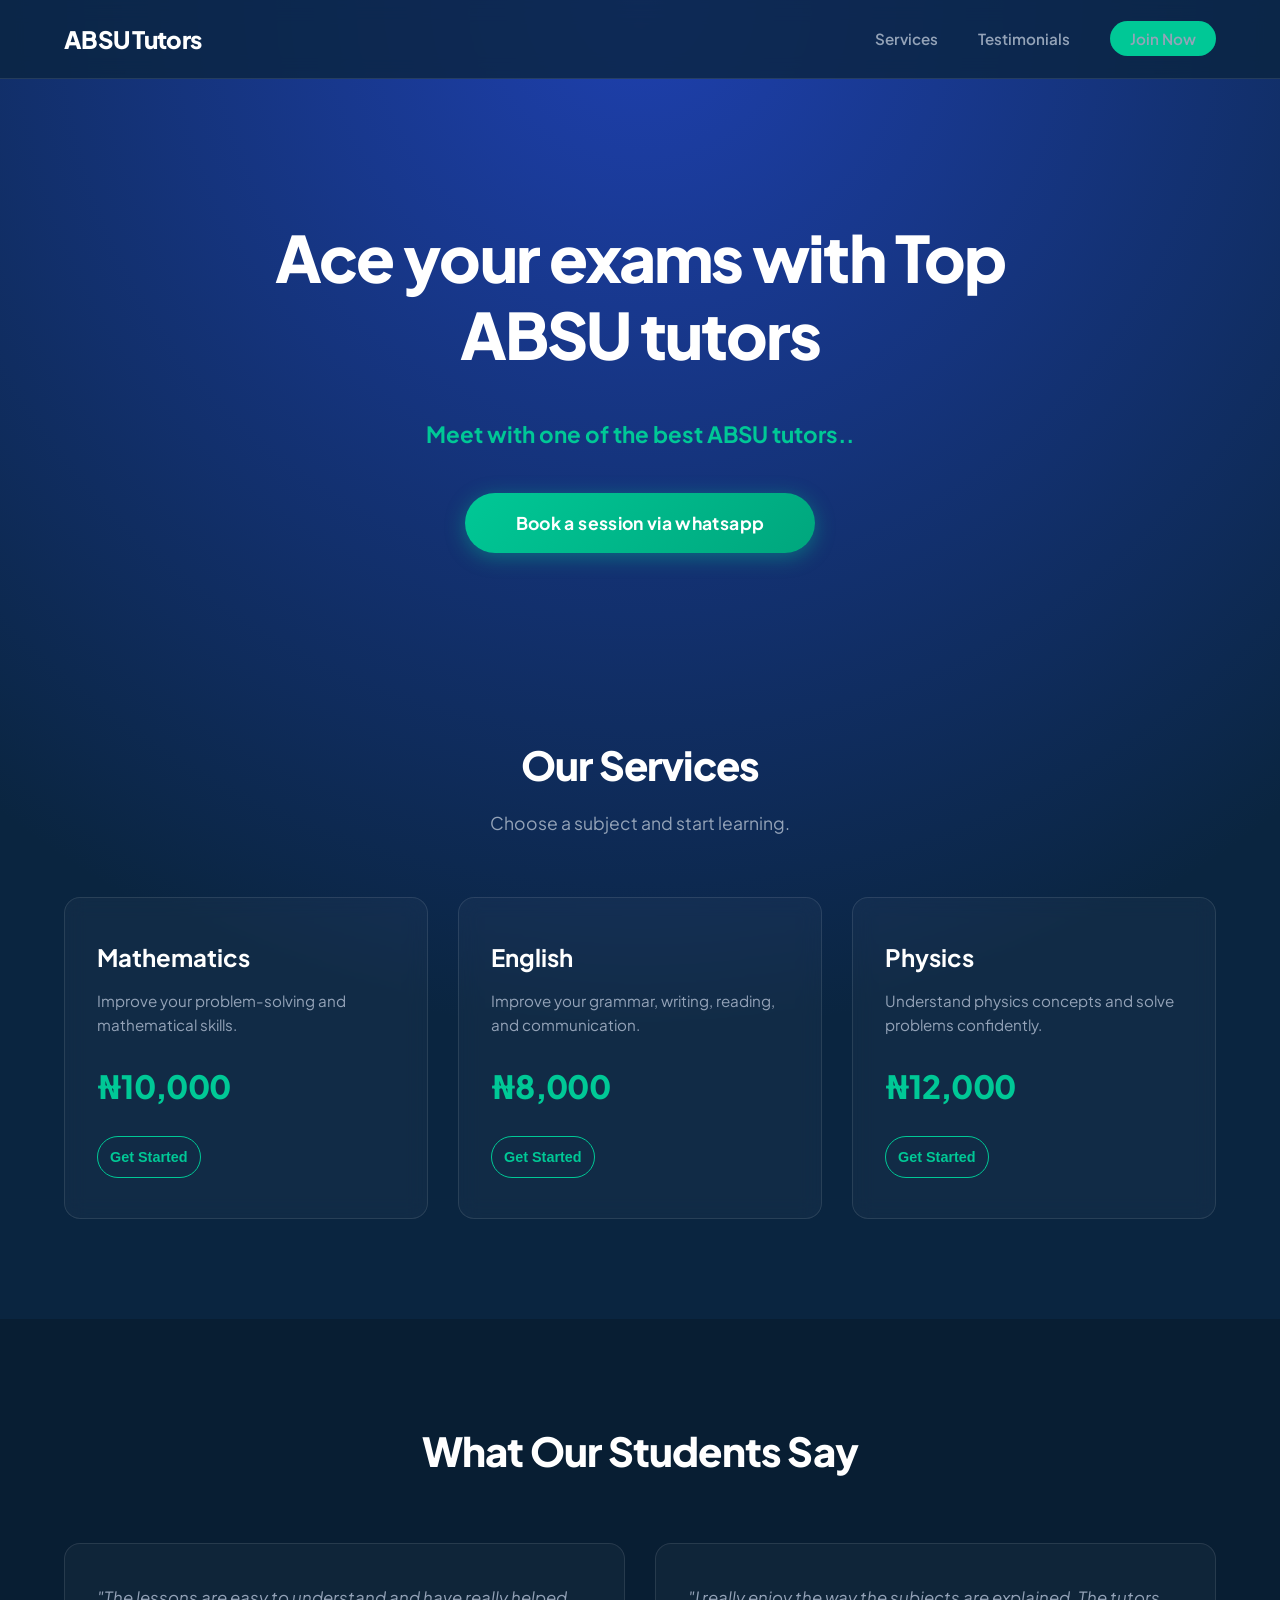
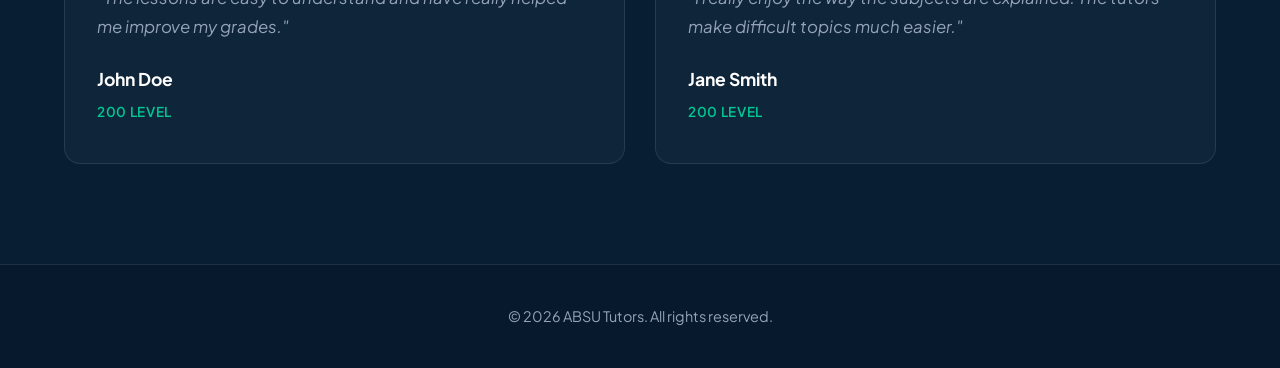
==== index.html @ 9465117a "new update" ====
<!DOCTYPE html>
<html lang="en">
<head>
    <meta charset="UTF-8">
    <meta name="viewport" content="width=device-width, initial-scale=1.0">
    <title>ABSU Tutors - Home</title>
    <link rel="stylesheet" href="style.css">
    <script src="script.js" defer></script>
</head>
<body>
    <header>
        <nav class="navbar">
            <div class="logo">ABSU Tutors</div>
            <button class="menu-btn" id="menuBtn" aria-label="Toggle menu">☰</button>
            <ul class="nav-links" id="navLinks">
                <li><a href="#services">Services</a></li>
                <li><a href="#testimonials">Testimonials</a></li>
                <!-- Link to the Auth page we just built -->
                <li><a href="auth.html" class="btn-sm-nav">Join Now</a></li>
            </ul>
        </nav>
        
        <div class="hero-content">
            <h1>Ace your exams with Top ABSU tutors</h1>
            <h2><em>Meet with one of the best ABSU tutors..</em></h2>
            <a href="https://wa.me/2347084547988" class="btn" target="_blank">Book a session via whatsapp</a>
        </div>
    </header>

    <main>
        <section class="services" id="services">
            <h2>Our Services</h2>
            <p>Choose a subject and start learning.</p>
            <div class="service-container">
                <div class="service-card">
                    <h3>Mathematics</h3>
                    <p>Improve your problem-solving and mathematical skills.</p>
                    <h4>₦10,000</h4>
                    <a href="auth.html"><button class="btn-outline">Get Started</button></a>
                </div>
                <div class="service-card">
                    <h3>English</h3>
                    <p>Improve your grammar, writing, reading, and communication.</p>
                    <h4>₦8,000</h4>
                    <a href="auth.html"><button class="btn-outline">Get Started</button></a>
                </div>
                <div class="service-card">
                    <h3>Physics</h3>
                    <p>Understand physics concepts and solve problems confidently.</p>
                    <h4>₦12,000</h4>
                    <a href="auth.html"><button class="btn-outline">Get Started</button></a>
                </div>
            </div>
        </section>

        <section class="testimonials" id="testimonials">
            <h2>What Our Students Say</h2>
            <div class="testimonial-container">
                <div class="testimonial-card">
                    <p>"The lessons are easy to understand and have really helped me improve my grades."</p>
                    <h3>John Doe</h3>
                    <span>200 Level</span>
                </div>
                <div class="testimonial-card">
                    <p>"I really enjoy the way the subjects are explained. The tutors make difficult topics much easier."</p>
                    <h3>Jane Smith</h3>
                    <span>200 Level</span>
                </div>
            </div>
        </section>
    </main>

    <footer>
        <p>&copy; 2026 ABSU Tutors. All rights reserved.</p>
    </footer>
</body>
</html>
---- style.css ----
/* =========================================
   ABSU TUTORS - UNIFIED PREMIUM THEME
   Palette: Dark Blue (#0A2540), White, Green (#00C896)
   Covers: Home, Contact, Auth, Dashboards
   ========================================= */

@import url('https://fonts.googleapis.com/css2?family=Plus+Jakarta+Sans:wght@400;500;600;700;800&display=swap');

:root {
  /* Color System */
  --bg-dark: #0a2540;
  --bg-card: rgba(255, 255, 255, 0.03);
  --border-color: rgba(255, 255, 255, 0.1);
  
  --white: #ffffff;
  --text-muted: #94a3b8;
  
  --green-primary: #00c896;
  --green-dark: #00a67d;
  --green-glow: rgba(0, 200, 150, 0.25);
  
  /* Layout & Effects */
  --container-width: 1200px;
  --radius-sm: 8px;
  --radius-md: 16px;
  --radius-lg: 24px;
  --transition: all 0.3s cubic-bezier(0.4, 0, 0.2, 1);
}

/* --- RESET & BASE --- */
*, *::before, *::after {
  margin: 0;
  padding: 0;
  box-sizing: border-box;
}

html {
  scroll-behavior: smooth;
  font-size: 16px;
}

body {
  font-family: 'Plus Jakarta Sans', system-ui, sans-serif;
  background-color: var(--bg-dark);
  color: var(--white);
  line-height: 1.6;
  overflow-x: hidden;
  /* Subtle radial gradient for depth */
  background-image: radial-gradient(circle at 50% 0%, #1e40af 0%, transparent 50%);
  min-height: 100vh;
}

a { text-decoration: none; color: inherit; transition: var(--transition); }
ul { list-style: none; }
img { max-width: 100%; display: block; }

/* --- UTILITIES --- */
.container {
  width: 90%;
  max-width: var(--container-width);
  margin: 0 auto;
}

.btn {
  display: inline-flex;
  align-items: center;
  justify-content: center;
  padding: 14px 32px;
  background: linear-gradient(135deg, var(--green-primary), var(--green-dark));
  color: var(--white);
  font-weight: 700;
  border-radius: 50px;
  font-size: 1rem;
  transition: var(--transition);
  box-shadow: 0 4px 15px var(--green-glow);
  border: none;
  cursor: pointer;
  letter-spacing: 0.02em;
}

.btn:hover {
  transform: translateY(-3px);
  box-shadow: 0 8px 25px var(--green-glow);
  filter: brightness(1.1);
}

.btn:active { transform: translateY(-1px); }

/* =========================================
   HOMEPAGE STYLES
   ========================================= */

header {
  position: relative;
  padding-bottom: 80px;
  overflow: hidden;
}

/* Navbar */
.navbar {
  display: flex;
  justify-content: space-between;
  align-items: center;
  padding: 20px 5%;
  position: relative;
  z-index: 100;
  background: rgba(10, 37, 64, 0.8);
  backdrop-filter: blur(10px);
  border-bottom: 1px solid var(--border-color);
}

.logo {
  font-size: 1.5rem;
  font-weight: 800;
  color: var(--white);
  letter-spacing: -0.03em;
}

.nav-links {
  display: flex;
  gap: 40px;
  align-items: center;
}

.nav-links a {
  font-weight: 600;
  font-size: 0.95rem;
  color: var(--text-muted);
  position: relative;
}

.nav-links a::after {
  content: '';
  position: absolute;
  bottom: -4px;
  left: 0;
  width: 0;
  height: 2px;
  background: var(--green-primary);
  transition: var(--transition);
}

.nav-links a:hover { color: var(--white); }
.nav-links a:hover::after { width: 100%; }

.menu-btn {
  display: none;
  background: none;
  border: none;
  font-size: 1.8rem;
  color: var(--white);
  cursor: pointer;
}

/* Hero Content */
header h1, header h2, header .btn {
  position: relative;
  z-index: 1;
  text-align: center;
}

header h1 {
  font-size: clamp(2.5rem, 5vw, 4rem);
  font-weight: 800;
  line-height: 1.1;
  margin-top: 80px;
  letter-spacing: -0.03em;
  color: var(--white);
}

header h2 {
  font-size: clamp(1.1rem, 2vw, 1.4rem);
  font-weight: 500;
  color: var(--text-muted);
  margin: 24px auto 40px;
  max-width: 600px;
}

header h2 em {
  font-style: normal;
  color: var(--green-primary);
  font-weight: 700;
}

header > .btn { 
  display: block; 
  margin: 0 auto; 
  max-width: fit-content;
}

/* Services Section */
.services {
  padding: 100px 5%;
  position: relative;
}

.services h2 {
  text-align: center;
  font-size: 2.5rem;
  font-weight: 800;
  letter-spacing: -0.02em;
  margin-bottom: 12px;
  color: var(--white);
}

.services > p {
  text-align: center;
  color: var(--text-muted);
  margin-bottom: 60px;
  font-size: 1.1rem;
}

.service-container {
  display: grid;
  grid-template-columns: repeat(auto-fit, minmax(300px, 1fr));
  gap: 30px;
  max-width: var(--container-width);
  margin: 0 auto;
}

.service-card {
  background: var(--bg-card);
  backdrop-filter: blur(10px);
  border: 1px solid var(--border-color);
  padding: 40px 32px;
  border-radius: var(--radius-md);
  transition: var(--transition);
  display: flex;
  flex-direction: column;
  align-items: flex-start;
  position: relative;
  overflow: hidden;
}

.service-card::before {
  content: '';
  position: absolute;
  top: 0;
  left: 0;
  width: 100%;
  height: 4px;
  background: linear-gradient(90deg, var(--blue-primary, #1e40af), var(--green-primary));
  transform: scaleX(0);
  transform-origin: left;
  transition: var(--transition);
}

.service-card:hover {
  transform: translateY(-8px);
  border-color: var(--green-primary);
  box-shadow: 0 20px 40px rgba(0, 0, 0, 0.2);
}

.service-card:hover::before { transform: scaleX(1); }

.service-card h3 {
  font-size: 1.5rem;
  font-weight: 700;
  margin-bottom: 12px;
  color: var(--white);
}

.service-card p {
  color: var(--text-muted);
  font-size: 0.95rem;
  margin-bottom: 24px;
  flex-grow: 1;
}

.service-card h4 {
  font-size: 2rem;
  font-weight: 800;
  color: var(--green-primary);
  margin-bottom: 24px;
  letter-spacing: -0.02em;
}

.service-card .btn {
  width: 100%;
  padding: 12px;
  font-size: 0.9rem;
  background: transparent;
  border: 1px solid var(--green-primary);
  box-shadow: none;
}

.service-card .btn:hover {
  background: var(--green-primary);
  color: var(--bg-dark);
  box-shadow: 0 4px 15px var(--green-glow);
}

/* Testimonials */
.testimonials {
  padding: 100px 5%;
  background: rgba(0, 0, 0, 0.2);
}

.testimonials h2 {
  text-align: center;
  font-size: 2.5rem;
  font-weight: 800;
  letter-spacing: -0.02em;
  margin-bottom: 60px;
  color: var(--white);
}

.testimonial-container {
  display: grid;
  grid-template-columns: repeat(auto-fit, minmax(300px, 1fr));
  gap: 30px;
  max-width: var(--container-width);
  margin: 0 auto;
}

.testimonial-card {
  background: var(--bg-card);
  border: 1px solid var(--border-color);
  padding: 40px 32px;
  border-radius: var(--radius-md);
  transition: var(--transition);
}

.testimonial-card:hover {
  border-color: var(--green-primary);
  background: rgba(255, 255, 255, 0.05);
}

.testimonial-card p {
  font-size: 1.05rem;
  line-height: 1.7;
  margin-bottom: 24px;
  font-style: italic;
  color: var(--text-muted);
}

.testimonial-card h3 {
  font-size: 1.1rem;
  font-weight: 700;
  color: var(--white);
  margin-bottom: 4px;
}

.testimonial-card span {
  font-size: 0.85rem;
  font-weight: 600;
  color: var(--green-primary);
  text-transform: uppercase;
  letter-spacing: 0.05em;
}

/* Main CTA Button */
main > .btn {
  display: block;
  margin: 60px auto 80px;
  background: var(--white);
  color: var(--bg-dark);
  box-shadow: 0 4px 15px rgba(255, 255, 255, 0.1);
  max-width: fit-content;
}

main > .btn:hover {
  background: var(--green-primary);
  color: var(--white);
}

/* Footer */
footer {
  background: rgba(0, 0, 0, 0.3);
  color: var(--text-muted);
  text-align: center;
  padding: 40px 5%;
  border-top: 1px solid var(--border-color);
}

footer p { font-size: 0.9rem; }

/* =========================================
   CONTACT PAGE STYLES
   ========================================= */

.contact-page main {
  display: flex;
  justify-content: center;
  align-items: center;
  padding: 80px 20px;
}

.contact {
  width: 100%;
  max-width: 600px;
  text-align: center;
}

.contact h2 {
  font-size: 2.5rem;
  font-weight: 800;
  margin-bottom: 12px;
  background: linear-gradient(135deg, var(--white) 0%, var(--text-muted) 100%);
  -webkit-background-clip: text;
  -webkit-text-fill-color: transparent;
  background-clip: text;
}

.contact > p {
  color: var(--text-muted);
  margin-bottom: 40px;
  font-size: 1.1rem;
}

form {
  background: var(--bg-card);
  backdrop-filter: blur(10px);
  border: 1px solid var(--border-color);
  padding: 40px;
  border-radius: var(--radius-md);
  box-shadow: 0 20px 40px rgba(0, 0, 0, 0.2);
  text-align: left;
}

label {
  display: block;
  font-size: 0.9rem;
  font-weight: 600;
  color: var(--text-muted);
  margin-bottom: 8px;
  margin-top: 20px;
}

input, textarea, select {
  width: 100%;
  padding: 14px 16px;
  background: rgba(255, 255, 255, 0.05);
  border: 1px solid var(--border-color);
  border-radius: var(--radius-sm);
  color: var(--white);
  font-family: inherit;
  font-size: 1rem;
  transition: var(--transition);
  outline: none;
}

input::placeholder, textarea::placeholder {
  color: rgba(148, 163, 184, 0.5);
}

input:focus, textarea:focus, select:focus {
  border-color: var(--green-primary);
  box-shadow: 0 0 0 4px var(--green-glow);
  background: rgba(255, 255, 255, 0.08);
}

textarea { resize: vertical; min-height: 120px; }

.contact a.back-link {
  display: inline-flex;
  align-items: center;
  margin-top: 40px;
  color: var(--text-muted);
  font-weight: 500;
  gap: 8px;
}

.contact a.back-link:hover {
  color: var(--green-primary);
  transform: translateX(-5px);
}

/* =========================================
   AUTH PAGE STYLES
   ========================================= */

.auth-container {
  min-height: 100vh;
  display: flex;
  justify-content: center;
  align-items: center;
  padding: 20px;
}

.auth-card {
  background: var(--bg-card);
  backdrop-filter: blur(10px);
  border: 1px solid var(--border-color);
  padding: 40px;
  border-radius: var(--radius-lg);
  width: 100%;
  max-width: 450px;
  text-align: center;
}

.logo-center {
  font-size: 1.5rem;
  font-weight: 800;
  color: var(--white);
  margin-bottom: 30px;
}

.role-toggle {
  display: flex;
  background: rgba(0, 0, 0, 0.2);
  border-radius: 50px;
  padding: 4px;
  margin-bottom: 30px;
}

.toggle-btn {
  flex: 1;
  padding: 10px;
  border: none;
  background: transparent;
  color: var(--text-muted);
  font-weight: 600;
  cursor: pointer;
  border-radius: 50px;
  transition: var(--transition);
}

.toggle-btn.active {
  background: var(--green-primary);
  color: var(--bg-dark);
}

.subtitle {
  color: var(--text-muted);
  margin-bottom: 30px;
  font-size: 0.9rem;
}

.full-width { width: 100%; margin-top: 10px; }

.auth-footer {
  margin-top: 30px;
  border-top: 1px solid var(--border-color);
  padding-top: 20px;
}

.auth-footer p { color: var(--text-muted); font-size: 0.9rem; }
.auth-footer a { color: var(--green-primary); font-weight: 600; }

/* =========================================
   DASHBOARD STYLES
   ========================================= */

.dashboard-layout {
  display: flex;
  min-height: 100vh;
}

.sidebar {
  width: 260px;
  background: rgba(10, 37, 64, 0.95);
  border-right: 1px solid var(--border-color);
  padding: 30px 20px;
  display: flex;
  flex-direction: column;
}

.sidebar .logo {
  font-size: 1.4rem;
  font-weight: 800;
  color: var(--white);
  margin-bottom: 40px;
}

.sidebar nav a {
  display: block;
  padding: 12px 16px;
  color: var(--text-muted);
  border-radius: var(--radius-sm);
  margin-bottom: 8px;
}

.sidebar nav a:hover, .sidebar nav a.active {
  background: rgba(255, 255, 255, 0.05);
  color: var(--green-primary);
}

.logout {
  margin-top: auto;
  color: #ff4d4d !important;
}

.dash-main {
  flex: 1;
  padding: 40px;
  overflow-y: auto;
}

.dash-header {
  display: flex;
  justify-content: space-between;
  align-items: center;
  margin-bottom: 40px;
}

.user-profile {
  width: 40px;
  height: 40px;
  background: var(--green-primary);
  color: var(--bg-dark);
  border-radius: 50%;
  display: flex;
  align-items: center;
  justify-content: center;
  font-weight: 700;
}

/* Stats Grid */
.stats-grid {
  display: grid;
  grid-template-columns: repeat(auto-fit, minmax(200px, 1fr));
  gap: 20px;
  margin-bottom: 40px;
}

.stat-card {
  background: var(--bg-card);
  border: 1px solid var(--border-color);
  padding: 24px;
  border-radius: var(--radius-md);
}

.stat-card h3 {
  font-size: 0.9rem;
  color: var(--text-muted);
  font-weight: 500;
  margin-bottom: 8px;
}

.stat-card .value {
  font-size: 2rem;
  font-weight: 800;
  color: var(--white);
}

/* Dashboard Forms */
.publish-section {
  background: var(--bg-card);
  border: 1px solid var(--border-color);
  padding: 30px;
  border-radius: var(--radius-md);
}

.form-row {
  display: grid;
  grid-template-columns: 1fr 1fr;
  gap: 20px;
}

select {
  width: 100%;
  padding: 14px;
  background: var(--bg-dark);
  border: 1px solid var(--border-color);
  color: var(--white);
  border-radius: var(--radius-sm);
}

/* Tables */
.table-container { overflow-x: auto; }

table {
  width: 100%;
  border-collapse: collapse;
  margin-top: 20px;
}

th, td {
  padding: 16px;
  text-align: left;
  border-bottom: 1px solid var(--border-color);
}

th {
  color: var(--text-muted);
  font-weight: 600;
  font-size: 0.9rem;
}

.badge {
  padding: 4px 12px;
  border-radius: 20px;
  font-size: 0.8rem;
  font-weight: 600;
}

.badge.pending { background: rgba(255, 193, 7, 0.2); color: #ffc107; }
.badge.active { background: rgba(0, 200, 150, 0.2); color: var(--green-primary); }

.btn-sm {
  padding: 6px 12px;
  font-size: 0.8rem;
  border-radius: 6px;
  border: none;
  cursor: pointer;
  background: var(--green-primary);
  color: var(--bg-dark);
  font-weight: 600;
}

.btn-sm.outline {
  background: transparent;
  border: 1px solid var(--border-color);
  color: var(--white);
}

/* =========================================
   RESPONSIVE MEDIA QUERIES
   ========================================= */

@media (max-width: 768px) {
  .menu-btn { display: block; }
  
  .nav-links {
    position: fixed;
    top: 0;
    right: -100%;
    width: 75%;
    max-width: 320px;
    height: 100vh;
    background: var(--bg-dark);
    flex-direction: column;
    justify-content: center;
    gap: 32px;
    box-shadow: -10px 0 40px rgba(0,0,0,0.5);
    transition: var(--transition);
    z-index: 999;
    border-left: 1px solid var(--border-color);
  }
  
  .nav-links.active { right: 0; }
  .nav-links a { font-size: 1.2rem; opacity: 1; }
  
  header h1 { margin-top: 50px; }
  
  .services, .testimonials { padding: 70px 5%; }
  .services h2, .testimonials h2 { font-size: 2rem; }

  /* Dashboard Mobile */
  .dashboard-layout { flex-direction: column; }
  .sidebar { width: 100%; border-right: none; border-bottom: 1px solid var(--border-color); }
  .form-row { grid-template-columns: 1fr; }
}

/* Animations */
@keyframes fadeInUp {
  from { opacity: 0; transform: translateY(30px); }
  to { opacity: 1; transform: translateY(0); }
}

.service-card, .testimonial-card {
  animation: fadeInUp 0.6s ease-out both;
}

.service-card:nth-child(1) { animation-delay: 0.1s; }
.service-card:nth-child(2) { animation-delay: 0.2s; }
.service-card:nth-child(3) { animation-delay: 0.3s; }


/* Add this to the bottom of style.css */

.btn-outline {
    width: 100%;
    padding: 12px;
    font-size: 0.9rem;
    background: transparent;
    border: 1px solid var(--green-primary);
    color: var(--green-primary);
    border-radius: 50px;
    cursor: pointer;
    transition: var(--transition);
    font-weight: 600;
}

.btn-outline:hover {
    background: var(--green-primary);
    color: var(--bg-dark);
    box-shadow: 0 4px 15px var(--green-glow);
}

.btn-sm-nav {
    background: var(--green-primary);
    color: var(--bg-dark);
    padding: 8px 20px;
    border-radius: 50px;
    font-weight: 700;
}

.btn-sm-nav:hover {
    background: var(--white);
}

/* =========================================
   HERO SECTION & MOBILE OPTIMIZATION
   ========================================= */

.hero-content {
    display: flex;
    flex-direction: column;
    align-items: center; /* This centers everything horizontally */
    justify-content: center;
    text-align: center;  /* Ensures text lines are centered */
    padding: 0 20px;     /* Prevents text from touching screen edges on mobile */
    margin-top: 60px;    /* Adds space below the navbar */
}

header h1 {
    font-size: clamp(2rem, 5vw, 4rem); /* Responsive font size: shrinks on mobile, grows on desktop */
    font-weight: 800;
    line-height: 1.2;
    margin-bottom: 20px;
    color: var(--white);
    max-width: 900px; /* Prevents it from getting too wide on huge screens */
}

header h2 {
    font-size: clamp(1rem, 3vw, 1.4rem);
    font-weight: 500;
    color: var(--green-primary); /* Matches your screenshot's green text */
    margin-bottom: 40px;
    font-style: normal;
}

/* The Main CTA Button */
.hero-content .btn {
    display: inline-flex;
    align-items: center;
    justify-content: center;
    padding: 16px 32px;
    background: linear-gradient(135deg, var(--green-primary), var(--green-dark));
    color: var(--white);
    font-weight: 700;
    border-radius: 50px;
    font-size: 1.1rem;
    transition: var(--transition);
    box-shadow: 0 4px 20px rgba(0, 200, 150, 0.4); /* Nice glow effect */
    border: none;
    cursor: pointer;
    text-decoration: none;
    
    /* Mobile Optimization for the button */
    width: 100%;       /* Full width on very small screens makes it easier to tap */
    max-width: 350px;  /* But stops growing on larger screens */
}

.hero-content .btn:hover {
    transform: translateY(-3px);
    box-shadow: 0 8px 30px rgba(0, 200, 150, 0.6);
    filter: brightness(1.1);
}

/* Specific Mobile Tweaks */
@media (max-width: 768px) {
    header h1 {
        font-size: 2.2rem; /* Smaller heading for phones */
        margin-top: 20px;
    }
    
    .hero-content .btn {
        width: 90%; /* Takes up most of the screen width on mobile for easy tapping */
        padding: 18px 20px; /* Slightly taller for better touch target */
        font-size: 1rem;
    }
}

/* =========================================
   DASHBOARD SHARED STYLES
   ========================================= */
.dashboard-layout {
    display: flex;
    height: 100vh;
    background: var(--bg-dark);
    color: var(--white);
    overflow: hidden;
}

.sidebar {
    width: 250px;
    background: rgba(10, 37, 64, 0.95);
    border-right: 1px solid var(--border-color);
    padding: 30px 20px;
    display: flex;
    flex-direction: column;
}

.sidebar .logo {
    font-size: 1.4rem;
    font-weight: 800;
    margin-bottom: 40px;
    color: var(--white);
}

.sidebar nav a {
    display: flex;
    align-items: center;
    gap: 12px;
    padding: 12px 16px;
    color: var(--text-muted);
    border-radius: 8px;
    margin-bottom: 8px;
    text-decoration: none;
    transition: 0.3s;
}

.sidebar nav a:hover, .sidebar nav a.active {
    background: rgba(255, 255, 255, 0.05);
    color: var(--green-primary);
}

.badge-count {
    background: var(--green-primary);
    color: var(--bg-dark);
    font-size: 0.7rem;
    padding: 2px 6px;
    border-radius: 10px;
    margin-left: auto;
    font-weight: bold;
}

.logout { margin-top: auto; color: #ff4d4d !important; }

/* =========================================
   STUDENT DASHBOARD (SHOP STYLE)
   ========================================= */
.dash-main {
    flex: 1;
    padding: 30px;
    overflow-y: auto;
}

.dash-header {
    display: flex;
    justify-content: space-between;
    align-items: center;
    margin-bottom: 40px;
}

.search-bar {
    background: var(--bg-card);
    border: 1px solid var(--border-color);
    border-radius: 50px;
    padding: 10px 20px;
    display: flex;
    align-items: center;
    width: 400px;
}

.search-bar input {
    background: transparent;
    border: none;
    color: white;
    margin-left: 10px;
    width: 100%;
    outline: none;
}

.user-profile {
    display: flex;
    align-items: center;
    gap: 10px;
}

.avatar {
    width: 35px;
    height: 35px;
    background: var(--green-primary);
    color: var(--bg-dark);
    border-radius: 50%;
    display: flex;
    align-items: center;
    justify-content: center;
    font-weight: bold;
}

.shop-grid {
    display: grid;
    grid-template-columns: repeat(auto-fill, minmax(280px, 1fr));
    gap: 20px;
}

.shop-card {
    background: var(--bg-card);
    border: 1px solid var(--border-color);
    border-radius: 16px;
    overflow: hidden;
    transition: 0.3s;
}

.shop-card:hover {
    transform: translateY(-5px);
    border-color: var(--green-primary);
}

.card-image {
    height: 120px;
    display: flex;
    align-items: center;
    justify-content: center;
    font-size: 3rem;
    color: white;
}

.card-content {
    padding: 20px;
}

.tag {
    font-size: 0.7rem;
    text-transform: uppercase;
    color: var(--green-primary);
    font-weight: bold;
    letter-spacing: 1px;
}

.card-content h3 {
    margin: 10px 0 5px;
    font-size: 1.1rem;
}

.card-content p {
    color: var(--text-muted);
    font-size: 0.9rem;
    margin-bottom: 15px;
}

.price-row {
    display: flex;
    justify-content: space-between;
    align-items: center;
}

.price {
    font-weight: bold;
    font-size: 1.1rem;
}

.btn-sm {
    background: var(--green-primary);
    color: var(--bg-dark);
    border: none;
    padding: 6px 15px;
    border-radius: 20px;
    font-weight: bold;
    cursor: pointer;
}

/* =========================================
   TUTOR DASHBOARD (CHAT STYLE)
   ========================================= */
.chat-layout {
    display: flex;
}

.chat-list-panel {
    width: 300px;
    background: rgba(255, 255, 255, 0.02);
    border-right: 1px solid var(--border-color);
    display: flex;
    flex-direction: column;
}

.panel-header {
    padding: 20px;
    display: flex;
    justify-content: space-between;
    border-bottom: 1px solid var(--border-color);
}

.chat-search {
    padding: 15px;
}

.chat-search input {
    width: 100%;
    background: var(--bg-dark);
    border: 1px solid var(--border-color);
    padding: 10px;
    border-radius: 8px;
    color: white;
}

.chat-items {
    flex: 1;
    overflow-y: auto;
}

.chat-item {
    display: flex;
    align-items: center;
    gap: 15px;
    padding: 15px 20px;
    cursor: pointer;
    transition: 0.2s;
    border-bottom: 1px solid rgba(255,255,255,0.05);
}

.chat-item:hover, .chat-item.active {
    background: rgba(255, 255, 255, 0.05);
}

.chat-info { flex: 1; }
.chat-info h4 { font-size: 0.95rem; margin-bottom: 4px; }
.chat-info p { font-size: 0.8rem; color: var(--text-muted); white-space: nowrap; overflow: hidden; text-overflow: ellipsis; }
.time { font-size: 0.75rem; color: var(--text-muted); }

.chat-window {
    flex: 1;
    display: flex;
    flex-direction: column;
    background: var(--bg-dark);
}

.chat-header {
    padding: 20px;
    border-bottom: 1px solid var(--border-color);
    display: flex;
    justify-content: space-between;
    align-items: center;
}

.chat-header .user-profile { gap: 15px; }
.status { font-size: 0.8rem; color: var(--green-primary); }
.actions i { margin-left: 20px; color: var(--text-muted); cursor: pointer; }

.chat-messages {
    flex: 1;
    padding: 30px;
    overflow-y: auto;
    display: flex;
    flex-direction: column;
    gap: 20px;
}

.message {
    max-width: 60%;
    padding: 15px 20px;
    border-radius: 16px;
    position: relative;
}

.message.received {
    background: var(--bg-card);
    border: 1px solid var(--border-color);
    align-self: flex-start;
    border-bottom-left-radius: 4px;
}

.message.sent {
    background: var(--green-primary);
    color: var(--bg-dark);
    align-self: flex-end;
    border-bottom-right-radius: 4px;
}

.msg-time {
    display: block;
    font-size: 0.7rem;
    margin-top: 5px;
    opacity: 0.7;
    text-align: right;
}

.chat-input-area {
    padding: 20px;
    border-top: 1px solid var(--border-color);
    display: flex;
    align-items: center;
    gap: 15px;
    background: rgba(255,255,255,0.02);
}

.chat-input-area input {
    flex: 1;
    background: transparent;
    border: none;
    color: white;
    font-size: 1rem;
    outline: none;
}

.send-btn {
    background: var(--green-primary);
    border: none;
    width: 40px;
    height: 40px;
    border-radius: 50%;
    color: var(--bg-dark);
    cursor: pointer;
    display: flex;
    align-items: center;
    justify-content: center;
}

/* Mobile Responsiveness for Dashboards */
@media (max-width: 768px) {
    .sidebar { display: none; } /* Hide sidebar on mobile for now */
    .chat-list-panel { width: 100%; }
    .chat-window { display: none; } /* Simplified for mobile view */
    .search-bar { width: 100%; }
}
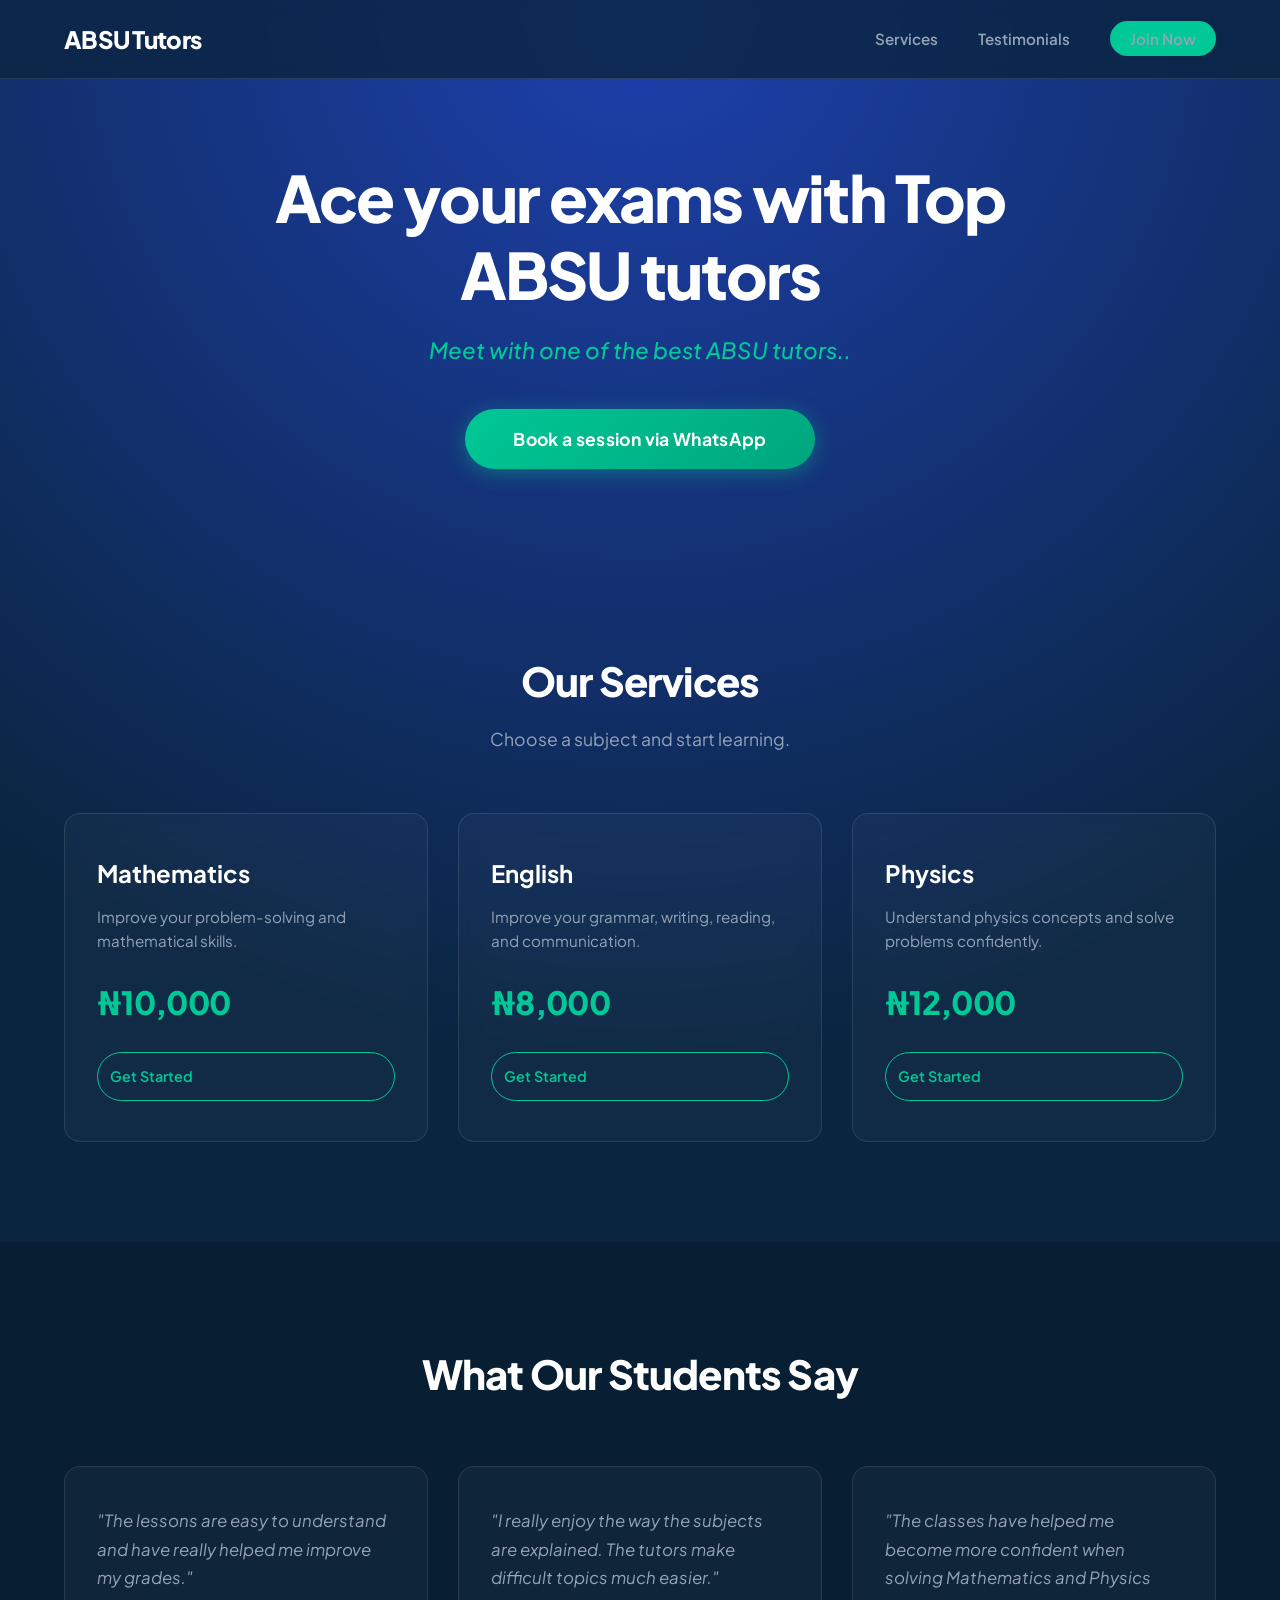
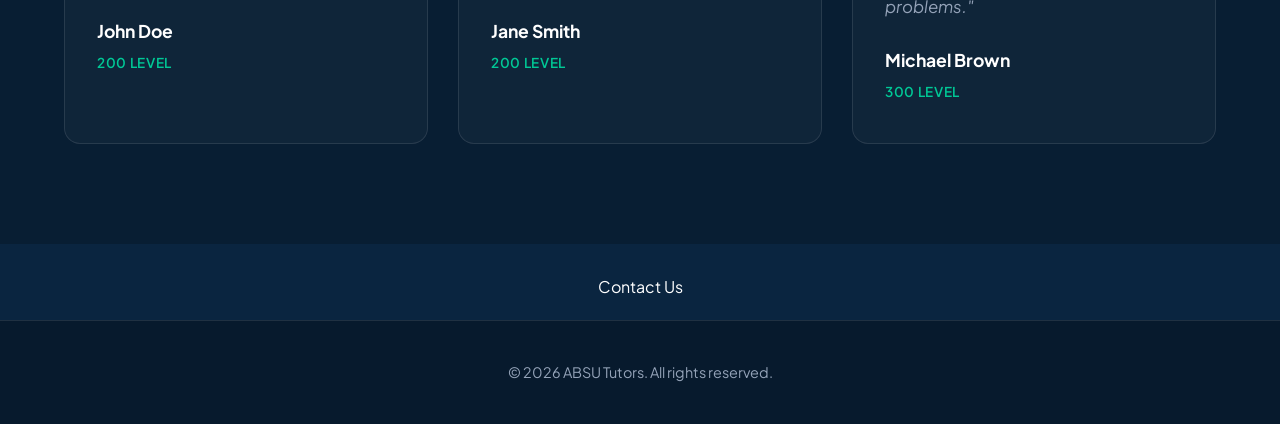
==== commit beada09e: "Merge branch 'main' of https://github.com/ericprince957-cloud/portolio-V1" ====
--- a/index.html
+++ b/index.html
@@ -15,7 +15,6 @@
             <ul class="nav-links" id="navLinks">
                 <li><a href="#services">Services</a></li>
                 <li><a href="#testimonials">Testimonials</a></li>
-                <!-- Link to the Auth page we just built -->
                 <li><a href="auth.html" class="btn-sm-nav">Join Now</a></li>
             </ul>
         </nav>
@@ -23,7 +22,7 @@
         <div class="hero-content">
             <h1>Ace your exams with Top ABSU tutors</h1>
             <h2><em>Meet with one of the best ABSU tutors..</em></h2>
-            <a href="https://wa.me/2347084547988" class="btn" target="_blank">Book a session via whatsapp</a>
+            <a href="https://wa.me/2347084547988" class="btn" target="_blank">Book a session via WhatsApp</a>
         </div>
     </header>
 
@@ -36,19 +35,19 @@
                     <h3>Mathematics</h3>
                     <p>Improve your problem-solving and mathematical skills.</p>
                     <h4>₦10,000</h4>
-                    <a href="auth.html"><button class="btn-outline">Get Started</button></a>
+                    <a href="auth.html" class="btn-outline">Get Started</a>
                 </div>
                 <div class="service-card">
                     <h3>English</h3>
                     <p>Improve your grammar, writing, reading, and communication.</p>
                     <h4>₦8,000</h4>
-                    <a href="auth.html"><button class="btn-outline">Get Started</button></a>
+                    <a href="auth.html" class="btn-outline">Get Started</a>
                 </div>
                 <div class="service-card">
                     <h3>Physics</h3>
                     <p>Understand physics concepts and solve problems confidently.</p>
                     <h4>₦12,000</h4>
-                    <a href="auth.html"><button class="btn-outline">Get Started</button></a>
+                    <a href="auth.html" class="btn-outline">Get Started</a>
                 </div>
             </div>
         </section>
@@ -66,8 +65,17 @@
                     <h3>Jane Smith</h3>
                     <span>200 Level</span>
                 </div>
+                <div class="testimonial-card">
+                    <p>"The classes have helped me become more confident when solving Mathematics and Physics problems."</p>
+                    <h3>Michael Brown</h3>
+                    <span>300 Level</span>
+                </div>
             </div>
         </section>
+        
+        <div style="text-align: center; margin-top: 30px; margin-bottom: 20px;">
+            <a href="contact.html" class="contact-btn">Contact Us</a>
+        </div>
     </main>
 
     <footer>
--- a/style.css
+++ b/style.css
@@ -76,6 +76,7 @@
   border: none;
   cursor: pointer;
   letter-spacing: 0.02em;
+  text-decoration: none;
 }
 
 .btn:hover {
@@ -153,39 +154,65 @@
 }
 
 /* Hero Content */
-header h1, header h2, header .btn {
+.hero-content {
+  display: flex;
+  flex-direction: column;
+  align-items: center;
+  justify-content: center;
+  text-align: center;
+  padding: 0 20px;
+  margin-top: 60px;
+}
+
+header h1, header h2 {
   position: relative;
   z-index: 1;
   text-align: center;
 }
 
 header h1 {
-  font-size: clamp(2.5rem, 5vw, 4rem);
+  font-size: clamp(2rem, 5vw, 4rem);
   font-weight: 800;
-  line-height: 1.1;
-  margin-top: 80px;
+  line-height: 1.2;
+  margin-top: 20px;
+  margin-bottom: 20px;
   letter-spacing: -0.03em;
   color: var(--white);
+  max-width: 900px;
 }
 
 header h2 {
-  font-size: clamp(1.1rem, 2vw, 1.4rem);
+  font-size: clamp(1rem, 3vw, 1.4rem);
   font-weight: 500;
-  color: var(--text-muted);
-  margin: 24px auto 40px;
+  color: var(--green-primary);
+  margin: 0 auto 40px;
   max-width: 600px;
-}
-
-header h2 em {
   font-style: normal;
-  color: var(--green-primary);
+}
+
+.hero-content .btn {
+  display: inline-flex;
+  align-items: center;
+  justify-content: center;
+  padding: 16px 32px;
+  background: linear-gradient(135deg, var(--green-primary), var(--green-dark));
+  color: var(--white);
   font-weight: 700;
-}
-
-header > .btn { 
-  display: block; 
-  margin: 0 auto; 
-  max-width: fit-content;
+  border-radius: 50px;
+  font-size: 1.1rem;
+  transition: var(--transition);
+  box-shadow: 0 4px 20px rgba(0, 200, 150, 0.4);
+  border: none;
+  cursor: pointer;
+  text-decoration: none;
+  width: 100%;
+  max-width: 350px;
+}
+
+.hero-content .btn:hover {
+  transform: translateY(-3px);
+  box-shadow: 0 8px 30px rgba(0, 200, 150, 0.6);
+  filter: brightness(1.1);
 }
 
 /* Services Section */
@@ -239,7 +266,7 @@
   left: 0;
   width: 100%;
   height: 4px;
-  background: linear-gradient(90deg, var(--blue-primary, #1e40af), var(--green-primary));
+  background: linear-gradient(90deg, #1e40af, var(--green-primary));
   transform: scaleX(0);
   transform-origin: left;
   transition: var(--transition);
@@ -347,21 +374,6 @@
   color: var(--green-primary);
   text-transform: uppercase;
   letter-spacing: 0.05em;
-}
-
-/* Main CTA Button */
-main > .btn {
-  display: block;
-  margin: 60px auto 80px;
-  background: var(--white);
-  color: var(--bg-dark);
-  box-shadow: 0 4px 15px rgba(255, 255, 255, 0.1);
-  max-width: fit-content;
-}
-
-main > .btn:hover {
-  background: var(--green-primary);
-  color: var(--white);
 }
 
 /* Footer */
@@ -539,12 +551,15 @@
 .auth-footer a { color: var(--green-primary); font-weight: 600; }
 
 /* =========================================
-   DASHBOARD STYLES
+   DASHBOARD SHARED STYLES
    ========================================= */
 
 .dashboard-layout {
   display: flex;
   min-height: 100vh;
+  background: var(--bg-dark);
+  color: var(--white);
+  overflow: hidden;
 }
 
 .sidebar {
@@ -559,16 +574,20 @@
 .sidebar .logo {
   font-size: 1.4rem;
   font-weight: 800;
-  color: var(--white);
   margin-bottom: 40px;
+  color: var(--white);
 }
 
 .sidebar nav a {
-  display: block;
+  display: flex;
+  align-items: center;
+  gap: 12px;
   padding: 12px 16px;
   color: var(--text-muted);
   border-radius: var(--radius-sm);
   margin-bottom: 8px;
+  text-decoration: none;
+  transition: var(--transition);
 }
 
 .sidebar nav a:hover, .sidebar nav a.active {
@@ -576,9 +595,19 @@
   color: var(--green-primary);
 }
 
-.logout {
-  margin-top: auto;
-  color: #ff4d4d !important;
+.badge-count {
+  background: var(--green-primary);
+  color: var(--bg-dark);
+  font-size: 0.7rem;
+  padding: 2px 6px;
+  border-radius: 10px;
+  margin-left: auto;
+  font-weight: bold;
+}
+
+.logout { 
+  margin-top: auto; 
+  color: #ff4d4d !important; 
 }
 
 .dash-main {
@@ -594,7 +623,32 @@
   margin-bottom: 40px;
 }
 
+.search-bar {
+  background: var(--bg-card);
+  border: 1px solid var(--border-color);
+  border-radius: 50px;
+  padding: 10px 20px;
+  display: flex;
+  align-items: center;
+  width: 400px;
+}
+
+.search-bar input {
+  background: transparent;
+  border: none;
+  color: white;
+  margin-left: 10px;
+  width: 100%;
+  outline: none;
+}
+
 .user-profile {
+  display: flex;
+  align-items: center;
+  gap: 10px;
+}
+
+.avatar {
   width: 40px;
   height: 40px;
   background: var(--green-primary);
@@ -703,6 +757,220 @@
   background: transparent;
   border: 1px solid var(--border-color);
   color: var(--white);
+}
+
+/* =========================================
+   STUDENT DASHBOARD (SHOP STYLE)
+   ========================================= */
+
+.shop-grid {
+  display: grid;
+  grid-template-columns: repeat(auto-fill, minmax(280px, 1fr));
+  gap: 20px;
+}
+
+.shop-card {
+  background: var(--bg-card);
+  border: 1px solid var(--border-color);
+  border-radius: 16px;
+  overflow: hidden;
+  transition: 0.3s;
+}
+
+.shop-card:hover {
+  transform: translateY(-5px);
+  border-color: var(--green-primary);
+}
+
+.card-image {
+  height: 120px;
+  display: flex;
+  align-items: center;
+  justify-content: center;
+  font-size: 3rem;
+  color: white;
+}
+
+.card-content {
+  padding: 20px;
+}
+
+.tag {
+  font-size: 0.7rem;
+  text-transform: uppercase;
+  color: var(--green-primary);
+  font-weight: bold;
+  letter-spacing: 1px;
+}
+
+.card-content h3 {
+  margin: 10px 0 5px;
+  font-size: 1.1rem;
+}
+
+.card-content p {
+  color: var(--text-muted);
+  font-size: 0.9rem;
+  margin-bottom: 15px;
+}
+
+.price-row {
+  display: flex;
+  justify-content: space-between;
+  align-items: center;
+}
+
+.price {
+  font-weight: bold;
+  font-size: 1.1rem;
+}
+
+/* =========================================
+   TUTOR DASHBOARD (CHAT STYLE)
+   ========================================= */
+
+.chat-layout {
+  display: flex;
+}
+
+.chat-list-panel {
+  width: 300px;
+  background: rgba(255, 255, 255, 0.02);
+  border-right: 1px solid var(--border-color);
+  display: flex;
+  flex-direction: column;
+}
+
+.panel-header {
+  padding: 20px;
+  display: flex;
+  justify-content: space-between;
+  border-bottom: 1px solid var(--border-color);
+}
+
+.chat-search {
+  padding: 15px;
+}
+
+.chat-search input {
+  width: 100%;
+  background: var(--bg-dark);
+  border: 1px solid var(--border-color);
+  padding: 10px;
+  border-radius: 8px;
+  color: white;
+}
+
+.chat-items {
+  flex: 1;
+  overflow-y: auto;
+}
+
+.chat-item {
+  display: flex;
+  align-items: center;
+  gap: 15px;
+  padding: 15px 20px;
+  cursor: pointer;
+  transition: 0.2s;
+  border-bottom: 1px solid rgba(255,255,255,0.05);
+}
+
+.chat-item:hover, .chat-item.active {
+  background: rgba(255, 255, 255, 0.05);
+}
+
+.chat-info { flex: 1; }
+.chat-info h4 { font-size: 0.95rem; margin-bottom: 4px; }
+.chat-info p { font-size: 0.8rem; color: var(--text-muted); white-space: nowrap; overflow: hidden; text-overflow: ellipsis; }
+.time { font-size: 0.75rem; color: var(--text-muted); }
+
+.chat-window {
+  flex: 1;
+  display: flex;
+  flex-direction: column;
+  background: var(--bg-dark);
+}
+
+.chat-header {
+  padding: 20px;
+  border-bottom: 1px solid var(--border-color);
+  display: flex;
+  justify-content: space-between;
+  align-items: center;
+}
+
+.chat-header .user-profile { gap: 15px; }
+.status { font-size: 0.8rem; color: var(--green-primary); }
+.actions i { margin-left: 20px; color: var(--text-muted); cursor: pointer; }
+
+.chat-messages {
+  flex: 1;
+  padding: 30px;
+  overflow-y: auto;
+  display: flex;
+  flex-direction: column;
+  gap: 20px;
+}
+
+.message {
+  max-width: 60%;
+  padding: 15px 20px;
+  border-radius: 16px;
+  position: relative;
+}
+
+.message.received {
+  background: var(--bg-card);
+  border: 1px solid var(--border-color);
+  align-self: flex-start;
+  border-bottom-left-radius: 4px;
+}
+
+.message.sent {
+  background: var(--green-primary);
+  color: var(--bg-dark);
+  align-self: flex-end;
+  border-bottom-right-radius: 4px;
+}
+
+.msg-time {
+  display: block;
+  font-size: 0.7rem;
+  margin-top: 5px;
+  opacity: 0.7;
+  text-align: right;
+}
+
+.chat-input-area {
+  padding: 20px;
+  border-top: 1px solid var(--border-color);
+  display: flex;
+  align-items: center;
+  gap: 15px;
+  background: rgba(255,255,255,0.02);
+}
+
+.chat-input-area input {
+  flex: 1;
+  background: transparent;
+  border: none;
+  color: white;
+  font-size: 1rem;
+  outline: none;
+}
+
+.send-btn {
+  background: var(--green-primary);
+  border: none;
+  width: 40px;
+  height: 40px;
+  border-radius: 50%;
+  color: var(--bg-dark);
+  cursor: pointer;
+  display: flex;
+  align-items: center;
+  justify-content: center;
 }
 
 /* =========================================
@@ -737,10 +1005,20 @@
   .services, .testimonials { padding: 70px 5%; }
   .services h2, .testimonials h2 { font-size: 2rem; }
 
+  .hero-content .btn {
+    width: 90%;
+    padding: 18px 20px;
+    font-size: 1rem;
+  }
+
   /* Dashboard Mobile */
   .dashboard-layout { flex-direction: column; }
   .sidebar { width: 100%; border-right: none; border-bottom: 1px solid var(--border-color); }
   .form-row { grid-template-columns: 1fr; }
+  .sidebar { display: none; } /* Hide sidebar on mobile for now */
+  .chat-list-panel { width: 100%; }
+  .chat-window { display: none; } /* Simplified for mobile view */
+  .search-bar { width: 100%; }
 }
 
 /* Animations */
@@ -757,445 +1035,37 @@
 .service-card:nth-child(2) { animation-delay: 0.2s; }
 .service-card:nth-child(3) { animation-delay: 0.3s; }
 
-
-/* Add this to the bottom of style.css */
+/* =========================================
+   UTILITY BUTTON OVERRIDES
+   ========================================= */
 
 .btn-outline {
-    width: 100%;
-    padding: 12px;
-    font-size: 0.9rem;
-    background: transparent;
-    border: 1px solid var(--green-primary);
-    color: var(--green-primary);
-    border-radius: 50px;
-    cursor: pointer;
-    transition: var(--transition);
-    font-weight: 600;
+  width: 100%;
+  padding: 12px;
+  font-size: 0.9rem;
+  background: transparent;
+  border: 1px solid var(--green-primary);
+  color: var(--green-primary);
+  border-radius: 50px;
+  cursor: pointer;
+  transition: var(--transition);
+  font-weight: 600;
 }
 
 .btn-outline:hover {
-    background: var(--green-primary);
-    color: var(--bg-dark);
-    box-shadow: 0 4px 15px var(--green-glow);
+  background: var(--green-primary);
+  color: var(--bg-dark);
+  box-shadow: 0 4px 15px var(--green-glow);
 }
 
 .btn-sm-nav {
-    background: var(--green-primary);
-    color: var(--bg-dark);
-    padding: 8px 20px;
-    border-radius: 50px;
-    font-weight: 700;
+  background: var(--green-primary);
+  color: var(--bg-dark);
+  padding: 8px 20px;
+  border-radius: 50px;
+  font-weight: 700;
 }
 
 .btn-sm-nav:hover {
-    background: var(--white);
-}
-
-/* =========================================
-   HERO SECTION & MOBILE OPTIMIZATION
-   ========================================= */
-
-.hero-content {
-    display: flex;
-    flex-direction: column;
-    align-items: center; /* This centers everything horizontally */
-    justify-content: center;
-    text-align: center;  /* Ensures text lines are centered */
-    padding: 0 20px;     /* Prevents text from touching screen edges on mobile */
-    margin-top: 60px;    /* Adds space below the navbar */
-}
-
-header h1 {
-    font-size: clamp(2rem, 5vw, 4rem); /* Responsive font size: shrinks on mobile, grows on desktop */
-    font-weight: 800;
-    line-height: 1.2;
-    margin-bottom: 20px;
-    color: var(--white);
-    max-width: 900px; /* Prevents it from getting too wide on huge screens */
-}
-
-header h2 {
-    font-size: clamp(1rem, 3vw, 1.4rem);
-    font-weight: 500;
-    color: var(--green-primary); /* Matches your screenshot's green text */
-    margin-bottom: 40px;
-    font-style: normal;
-}
-
-/* The Main CTA Button */
-.hero-content .btn {
-    display: inline-flex;
-    align-items: center;
-    justify-content: center;
-    padding: 16px 32px;
-    background: linear-gradient(135deg, var(--green-primary), var(--green-dark));
-    color: var(--white);
-    font-weight: 700;
-    border-radius: 50px;
-    font-size: 1.1rem;
-    transition: var(--transition);
-    box-shadow: 0 4px 20px rgba(0, 200, 150, 0.4); /* Nice glow effect */
-    border: none;
-    cursor: pointer;
-    text-decoration: none;
-    
-    /* Mobile Optimization for the button */
-    width: 100%;       /* Full width on very small screens makes it easier to tap */
-    max-width: 350px;  /* But stops growing on larger screens */
-}
-
-.hero-content .btn:hover {
-    transform: translateY(-3px);
-    box-shadow: 0 8px 30px rgba(0, 200, 150, 0.6);
-    filter: brightness(1.1);
-}
-
-/* Specific Mobile Tweaks */
-@media (max-width: 768px) {
-    header h1 {
-        font-size: 2.2rem; /* Smaller heading for phones */
-        margin-top: 20px;
-    }
-    
-    .hero-content .btn {
-        width: 90%; /* Takes up most of the screen width on mobile for easy tapping */
-        padding: 18px 20px; /* Slightly taller for better touch target */
-        font-size: 1rem;
-    }
-}
-
-/* =========================================
-   DASHBOARD SHARED STYLES
-   ========================================= */
-.dashboard-layout {
-    display: flex;
-    height: 100vh;
-    background: var(--bg-dark);
-    color: var(--white);
-    overflow: hidden;
-}
-
-.sidebar {
-    width: 250px;
-    background: rgba(10, 37, 64, 0.95);
-    border-right: 1px solid var(--border-color);
-    padding: 30px 20px;
-    display: flex;
-    flex-direction: column;
-}
-
-.sidebar .logo {
-    font-size: 1.4rem;
-    font-weight: 800;
-    margin-bottom: 40px;
-    color: var(--white);
-}
-
-.sidebar nav a {
-    display: flex;
-    align-items: center;
-    gap: 12px;
-    padding: 12px 16px;
-    color: var(--text-muted);
-    border-radius: 8px;
-    margin-bottom: 8px;
-    text-decoration: none;
-    transition: 0.3s;
-}
-
-.sidebar nav a:hover, .sidebar nav a.active {
-    background: rgba(255, 255, 255, 0.05);
-    color: var(--green-primary);
-}
-
-.badge-count {
-    background: var(--green-primary);
-    color: var(--bg-dark);
-    font-size: 0.7rem;
-    padding: 2px 6px;
-    border-radius: 10px;
-    margin-left: auto;
-    font-weight: bold;
-}
-
-.logout { margin-top: auto; color: #ff4d4d !important; }
-
-/* =========================================
-   STUDENT DASHBOARD (SHOP STYLE)
-   ========================================= */
-.dash-main {
-    flex: 1;
-    padding: 30px;
-    overflow-y: auto;
-}
-
-.dash-header {
-    display: flex;
-    justify-content: space-between;
-    align-items: center;
-    margin-bottom: 40px;
-}
-
-.search-bar {
-    background: var(--bg-card);
-    border: 1px solid var(--border-color);
-    border-radius: 50px;
-    padding: 10px 20px;
-    display: flex;
-    align-items: center;
-    width: 400px;
-}
-
-.search-bar input {
-    background: transparent;
-    border: none;
-    color: white;
-    margin-left: 10px;
-    width: 100%;
-    outline: none;
-}
-
-.user-profile {
-    display: flex;
-    align-items: center;
-    gap: 10px;
-}
-
-.avatar {
-    width: 35px;
-    height: 35px;
-    background: var(--green-primary);
-    color: var(--bg-dark);
-    border-radius: 50%;
-    display: flex;
-    align-items: center;
-    justify-content: center;
-    font-weight: bold;
-}
-
-.shop-grid {
-    display: grid;
-    grid-template-columns: repeat(auto-fill, minmax(280px, 1fr));
-    gap: 20px;
-}
-
-.shop-card {
-    background: var(--bg-card);
-    border: 1px solid var(--border-color);
-    border-radius: 16px;
-    overflow: hidden;
-    transition: 0.3s;
-}
-
-.shop-card:hover {
-    transform: translateY(-5px);
-    border-color: var(--green-primary);
-}
-
-.card-image {
-    height: 120px;
-    display: flex;
-    align-items: center;
-    justify-content: center;
-    font-size: 3rem;
-    color: white;
-}
-
-.card-content {
-    padding: 20px;
-}
-
-.tag {
-    font-size: 0.7rem;
-    text-transform: uppercase;
-    color: var(--green-primary);
-    font-weight: bold;
-    letter-spacing: 1px;
-}
-
-.card-content h3 {
-    margin: 10px 0 5px;
-    font-size: 1.1rem;
-}
-
-.card-content p {
-    color: var(--text-muted);
-    font-size: 0.9rem;
-    margin-bottom: 15px;
-}
-
-.price-row {
-    display: flex;
-    justify-content: space-between;
-    align-items: center;
-}
-
-.price {
-    font-weight: bold;
-    font-size: 1.1rem;
-}
-
-.btn-sm {
-    background: var(--green-primary);
-    color: var(--bg-dark);
-    border: none;
-    padding: 6px 15px;
-    border-radius: 20px;
-    font-weight: bold;
-    cursor: pointer;
-}
-
-/* =========================================
-   TUTOR DASHBOARD (CHAT STYLE)
-   ========================================= */
-.chat-layout {
-    display: flex;
-}
-
-.chat-list-panel {
-    width: 300px;
-    background: rgba(255, 255, 255, 0.02);
-    border-right: 1px solid var(--border-color);
-    display: flex;
-    flex-direction: column;
-}
-
-.panel-header {
-    padding: 20px;
-    display: flex;
-    justify-content: space-between;
-    border-bottom: 1px solid var(--border-color);
-}
-
-.chat-search {
-    padding: 15px;
-}
-
-.chat-search input {
-    width: 100%;
-    background: var(--bg-dark);
-    border: 1px solid var(--border-color);
-    padding: 10px;
-    border-radius: 8px;
-    color: white;
-}
-
-.chat-items {
-    flex: 1;
-    overflow-y: auto;
-}
-
-.chat-item {
-    display: flex;
-    align-items: center;
-    gap: 15px;
-    padding: 15px 20px;
-    cursor: pointer;
-    transition: 0.2s;
-    border-bottom: 1px solid rgba(255,255,255,0.05);
-}
-
-.chat-item:hover, .chat-item.active {
-    background: rgba(255, 255, 255, 0.05);
-}
-
-.chat-info { flex: 1; }
-.chat-info h4 { font-size: 0.95rem; margin-bottom: 4px; }
-.chat-info p { font-size: 0.8rem; color: var(--text-muted); white-space: nowrap; overflow: hidden; text-overflow: ellipsis; }
-.time { font-size: 0.75rem; color: var(--text-muted); }
-
-.chat-window {
-    flex: 1;
-    display: flex;
-    flex-direction: column;
-    background: var(--bg-dark);
-}
-
-.chat-header {
-    padding: 20px;
-    border-bottom: 1px solid var(--border-color);
-    display: flex;
-    justify-content: space-between;
-    align-items: center;
-}
-
-.chat-header .user-profile { gap: 15px; }
-.status { font-size: 0.8rem; color: var(--green-primary); }
-.actions i { margin-left: 20px; color: var(--text-muted); cursor: pointer; }
-
-.chat-messages {
-    flex: 1;
-    padding: 30px;
-    overflow-y: auto;
-    display: flex;
-    flex-direction: column;
-    gap: 20px;
-}
-
-.message {
-    max-width: 60%;
-    padding: 15px 20px;
-    border-radius: 16px;
-    position: relative;
-}
-
-.message.received {
-    background: var(--bg-card);
-    border: 1px solid var(--border-color);
-    align-self: flex-start;
-    border-bottom-left-radius: 4px;
-}
-
-.message.sent {
-    background: var(--green-primary);
-    color: var(--bg-dark);
-    align-self: flex-end;
-    border-bottom-right-radius: 4px;
-}
-
-.msg-time {
-    display: block;
-    font-size: 0.7rem;
-    margin-top: 5px;
-    opacity: 0.7;
-    text-align: right;
-}
-
-.chat-input-area {
-    padding: 20px;
-    border-top: 1px solid var(--border-color);
-    display: flex;
-    align-items: center;
-    gap: 15px;
-    background: rgba(255,255,255,0.02);
-}
-
-.chat-input-area input {
-    flex: 1;
-    background: transparent;
-    border: none;
-    color: white;
-    font-size: 1rem;
-    outline: none;
-}
-
-.send-btn {
-    background: var(--green-primary);
-    border: none;
-    width: 40px;
-    height: 40px;
-    border-radius: 50%;
-    color: var(--bg-dark);
-    cursor: pointer;
-    display: flex;
-    align-items: center;
-    justify-content: center;
-}
-
-/* Mobile Responsiveness for Dashboards */
-@media (max-width: 768px) {
-    .sidebar { display: none; } /* Hide sidebar on mobile for now */
-    .chat-list-panel { width: 100%; }
-    .chat-window { display: none; } /* Simplified for mobile view */
-    .search-bar { width: 100%; }
+  background: var(--white);
 }
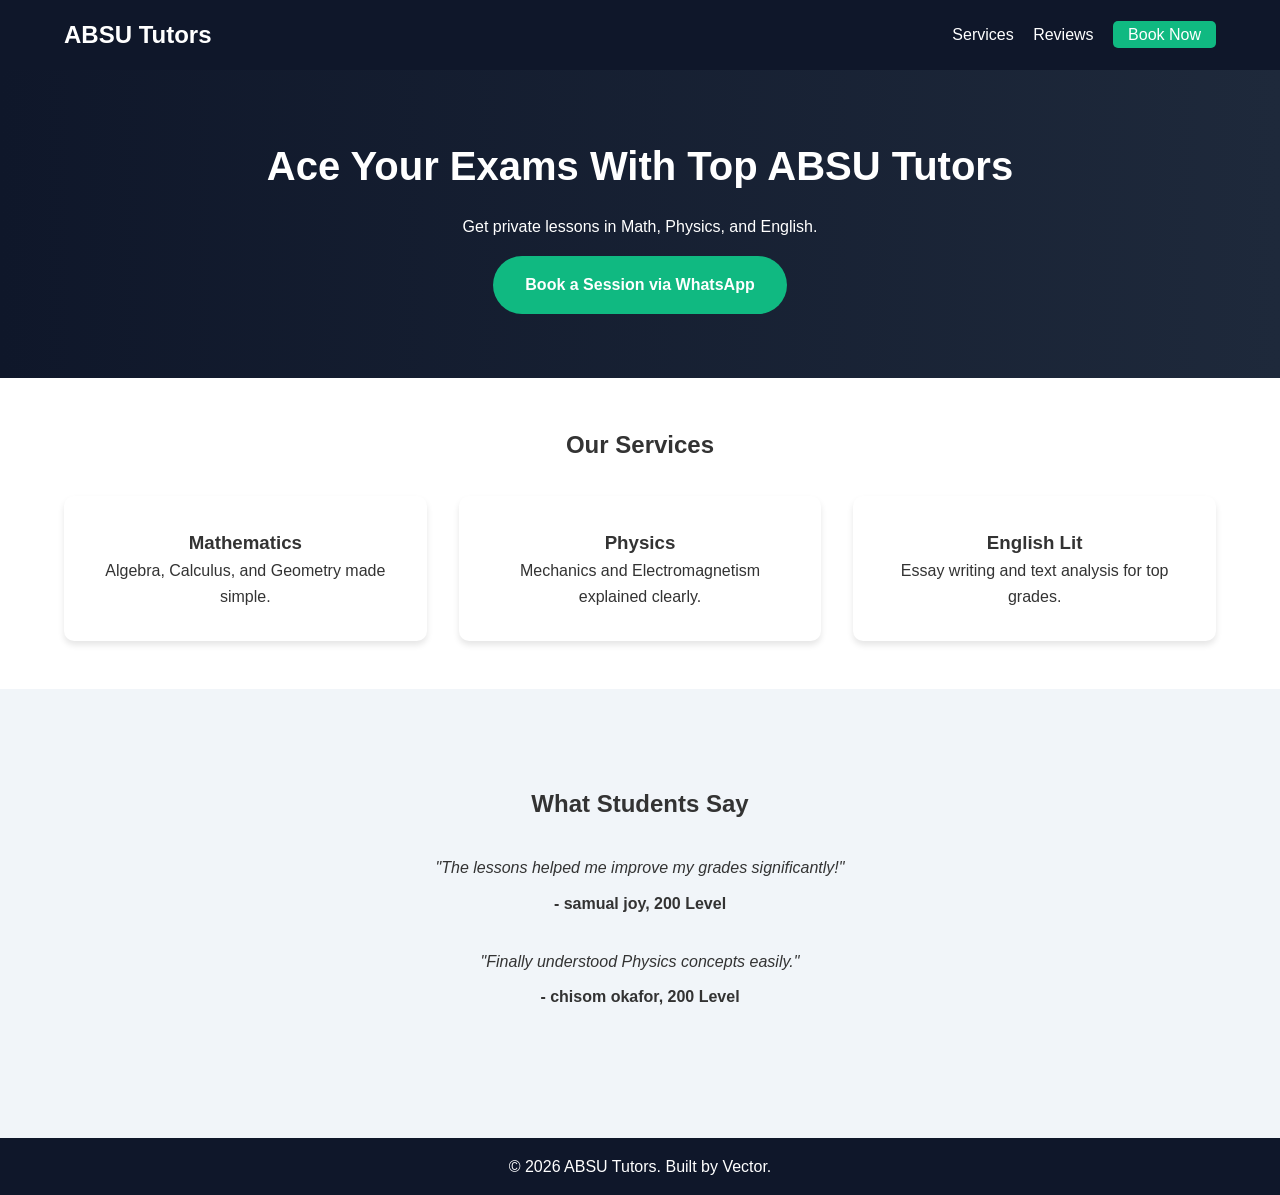
==== commit cfefbf29: "new update" ====
--- a/index.html
+++ b/index.html
@@ -3,83 +3,68 @@
 <head>
     <meta charset="UTF-8">
     <meta name="viewport" content="width=device-width, initial-scale=1.0">
-    <title>ABSU Tutors - Home</title>
+    <title>ABSU Tutors - Ace Your Exams</title>
+    <!-- THIS LINE LINKS YOUR CSS -->
     <link rel="stylesheet" href="style.css">
-    <script src="script.js" defer></script>
 </head>
 <body>
-    <header>
-        <nav class="navbar">
-            <div class="logo">ABSU Tutors</div>
-            <button class="menu-btn" id="menuBtn" aria-label="Toggle menu">☰</button>
-            <ul class="nav-links" id="navLinks">
-                <li><a href="#services">Services</a></li>
-                <li><a href="#testimonials">Testimonials</a></li>
-                <li><a href="auth.html" class="btn-sm-nav">Join Now</a></li>
-            </ul>
+
+    <!-- NAVIGATION -->
+    <header class="navbar">
+        <div class="logo">ABSU Tutors</div>
+        <nav>
+            <a href="#services">Services</a>
+            <a href="#testimonials">Reviews</a>
+            <a href="https://wa.me/2347084547988" class="btn-nav">Book Now</a>
         </nav>
-        
-        <div class="hero-content">
-            <h1>Ace your exams with Top ABSU tutors</h1>
-            <h2><em>Meet with one of the best ABSU tutors..</em></h2>
-            <a href="https://wa.me/2347084547988" class="btn" target="_blank">Book a session via WhatsApp</a>
-        </div>
     </header>
 
-    <main>
-        <section class="services" id="services">
-            <h2>Our Services</h2>
-            <p>Choose a subject and start learning.</p>
-            <div class="service-container">
-                <div class="service-card">
-                    <h3>Mathematics</h3>
-                    <p>Improve your problem-solving and mathematical skills.</p>
-                    <h4>₦10,000</h4>
-                    <a href="auth.html" class="btn-outline">Get Started</a>
-                </div>
-                <div class="service-card">
-                    <h3>English</h3>
-                    <p>Improve your grammar, writing, reading, and communication.</p>
-                    <h4>₦8,000</h4>
-                    <a href="auth.html" class="btn-outline">Get Started</a>
-                </div>
-                <div class="service-card">
-                    <h3>Physics</h3>
-                    <p>Understand physics concepts and solve problems confidently.</p>
-                    <h4>₦12,000</h4>
-                    <a href="auth.html" class="btn-outline">Get Started</a>
-                </div>
+    <!-- HERO SECTION (The First Thing Clients See) -->
+    <section class="hero">
+        <h1>Ace Your Exams With Top ABSU Tutors</h1>
+        <p>Get private lessons in Math, Physics, and English.</p>
+        <a href="https://wa.me/2347084547988" class="btn-main">Book a Session via WhatsApp</a>
+    </section>
+
+    <!-- SERVICES SECTION -->
+    <section id="services" class="container">
+        <h2>Our Services</h2>
+        <div class="card-grid">
+            <div class="card">
+                <h3>Mathematics</h3>
+                <p>Algebra, Calculus, and Geometry made simple.</p>
             </div>
-        </section>
+            <div class="card">
+                <h3>Physics</h3>
+                <p>Mechanics and Electromagnetism explained clearly.</p>
+            </div>
+            <div class="card">
+                <h3>English Lit</h3>
+                <p>Essay writing and text analysis for top grades.</p>
+            </div>
+        </div>
+    </section>
 
-        <section class="testimonials" id="testimonials">
-            <h2>What Our Students Say</h2>
-            <div class="testimonial-container">
-                <div class="testimonial-card">
-                    <p>"The lessons are easy to understand and have really helped me improve my grades."</p>
-                    <h3>John Doe</h3>
-                    <span>200 Level</span>
-                </div>
-                <div class="testimonial-card">
-                    <p>"I really enjoy the way the subjects are explained. The tutors make difficult topics much easier."</p>
-                    <h3>Jane Smith</h3>
-                    <span>200 Level</span>
-                </div>
-                <div class="testimonial-card">
-                    <p>"The classes have helped me become more confident when solving Mathematics and Physics problems."</p>
-                    <h3>Michael Brown</h3>
-                    <span>300 Level</span>
-                </div>
+    <!-- TESTIMONIALS SECTION -->
+    <section id="testimonials" class="bg-light">
+        <div class="container">
+            <h2>What Students Say</h2>
+            <div class="testimonial">
+                <p>"The lessons helped me improve my grades significantly!"</p>
+                <span>- samual joy, 200 Level</span>
             </div>
-        </section>
-        
-        <div style="text-align: center; margin-top: 30px; margin-bottom: 20px;">
-            <a href="contact.html" class="contact-btn">Contact Us</a>
+            <div class="testimonial">
+                <p>"Finally understood Physics concepts easily."</p>
+                <span>- chisom okafor, 200 Level</span>
+            </div>
         </div>
-    </main>
+    </section>
 
+    <!-- FOOTER -->
     <footer>
-        <p>&copy; 2026 ABSU Tutors. All rights reserved.</p>
+        <p>&copy; 2026 ABSU Tutors. Built by Vector.</p>
     </footer>
+
+    <script src="script.js"></script>
 </body>
 </html>
--- a/style.css
+++ b/style.css
@@ -1,1071 +1,53 @@
-/* =========================================
-   ABSU TUTORS - UNIFIED PREMIUM THEME
-   Palette: Dark Blue (#0A2540), White, Green (#00C896)
-   Covers: Home, Contact, Auth, Dashboards
-   ========================================= */
+/* Reset defaults */
+* { margin: 0; padding: 0; box-sizing: border-box; font-family: sans-serif; }
 
-@import url('https://fonts.googleapis.com/css2?family=Plus+Jakarta+Sans:wght@400;500;600;700;800&display=swap');
-
-:root {
-  /* Color System */
-  --bg-dark: #0a2540;
-  --bg-card: rgba(255, 255, 255, 0.03);
-  --border-color: rgba(255, 255, 255, 0.1);
-  
-  --white: #ffffff;
-  --text-muted: #94a3b8;
-  
-  --green-primary: #00c896;
-  --green-dark: #00a67d;
-  --green-glow: rgba(0, 200, 150, 0.25);
-  
-  /* Layout & Effects */
-  --container-width: 1200px;
-  --radius-sm: 8px;
-  --radius-md: 16px;
-  --radius-lg: 24px;
-  --transition: all 0.3s cubic-bezier(0.4, 0, 0.2, 1);
-}
-
-/* --- RESET & BASE --- */
-*, *::before, *::after {
-  margin: 0;
-  padding: 0;
-  box-sizing: border-box;
-}
-
-html {
-  scroll-behavior: smooth;
-  font-size: 16px;
-}
-
-body {
-  font-family: 'Plus Jakarta Sans', system-ui, sans-serif;
-  background-color: var(--bg-dark);
-  color: var(--white);
-  line-height: 1.6;
-  overflow-x: hidden;
-  /* Subtle radial gradient for depth */
-  background-image: radial-gradient(circle at 50% 0%, #1e40af 0%, transparent 50%);
-  min-height: 100vh;
-}
-
-a { text-decoration: none; color: inherit; transition: var(--transition); }
-ul { list-style: none; }
-img { max-width: 100%; display: block; }
-
-/* --- UTILITIES --- */
-.container {
-  width: 90%;
-  max-width: var(--container-width);
-  margin: 0 auto;
-}
-
-.btn {
-  display: inline-flex;
-  align-items: center;
-  justify-content: center;
-  padding: 14px 32px;
-  background: linear-gradient(135deg, var(--green-primary), var(--green-dark));
-  color: var(--white);
-  font-weight: 700;
-  border-radius: 50px;
-  font-size: 1rem;
-  transition: var(--transition);
-  box-shadow: 0 4px 15px var(--green-glow);
-  border: none;
-  cursor: pointer;
-  letter-spacing: 0.02em;
-  text-decoration: none;
-}
-
-.btn:hover {
-  transform: translateY(-3px);
-  box-shadow: 0 8px 25px var(--green-glow);
-  filter: brightness(1.1);
-}
-
-.btn:active { transform: translateY(-1px); }
-
-/* =========================================
-   HOMEPAGE STYLES
-   ========================================= */
-
-header {
-  position: relative;
-  padding-bottom: 80px;
-  overflow: hidden;
-}
+body { line-height: 1.6; color: #333; }
 
 /* Navbar */
 .navbar {
-  display: flex;
-  justify-content: space-between;
-  align-items: center;
-  padding: 20px 5%;
-  position: relative;
-  z-index: 100;
-  background: rgba(10, 37, 64, 0.8);
-  backdrop-filter: blur(10px);
-  border-bottom: 1px solid var(--border-color);
+    display: flex; justify-content: space-between; align-items: center;
+    padding: 1rem 5%; background: #0f172a; color: white;
+}
+.logo { font-size: 1.5rem; font-weight: bold; }
+.navbar nav a { color: white; text-decoration: none; margin-left: 15px; }
+.btn-nav { background: #10b981; padding: 5px 15px; border-radius: 5px; }
+
+/* Hero Section */
+.hero {
+    text-align: center; padding: 4rem 1rem;
+    background: linear-gradient(to right, #0f172a, #1e293b);
+    color: white;
+}
+.hero h1 { font-size: 2.5rem; margin-bottom: 1rem; }
+.btn-main {
+    display: inline-block; background: #10b981; color: white;
+    padding: 1rem 2rem; text-decoration: none; border-radius: 50px;
+    font-weight: bold; margin-top: 1rem;
 }
 
-.logo {
-  font-size: 1.5rem;
-  font-weight: 800;
-  color: var(--white);
-  letter-spacing: -0.03em;
+/* Layout Utilities */
+.container { padding: 3rem 5%; text-align: center; }
+.bg-light { background: #f1f5f9; padding: 3rem 5%; text-align: center; }
+
+/* Cards */
+.card-grid {
+    display: grid; grid-template-columns: repeat(auto-fit, minmax(250px, 1fr));
+    gap: 2rem; margin-top: 2rem;
 }
-
-.nav-links {
-  display: flex;
-  gap: 40px;
-  align-items: center;
-}
-
-.nav-links a {
-  font-weight: 600;
-  font-size: 0.95rem;
-  color: var(--text-muted);
-  position: relative;
-}
-
-.nav-links a::after {
-  content: '';
-  position: absolute;
-  bottom: -4px;
-  left: 0;
-  width: 0;
-  height: 2px;
-  background: var(--green-primary);
-  transition: var(--transition);
-}
-
-.nav-links a:hover { color: var(--white); }
-.nav-links a:hover::after { width: 100%; }
-
-.menu-btn {
-  display: none;
-  background: none;
-  border: none;
-  font-size: 1.8rem;
-  color: var(--white);
-  cursor: pointer;
-}
-
-/* Hero Content */
-.hero-content {
-  display: flex;
-  flex-direction: column;
-  align-items: center;
-  justify-content: center;
-  text-align: center;
-  padding: 0 20px;
-  margin-top: 60px;
-}
-
-header h1, header h2 {
-  position: relative;
-  z-index: 1;
-  text-align: center;
-}
-
-header h1 {
-  font-size: clamp(2rem, 5vw, 4rem);
-  font-weight: 800;
-  line-height: 1.2;
-  margin-top: 20px;
-  margin-bottom: 20px;
-  letter-spacing: -0.03em;
-  color: var(--white);
-  max-width: 900px;
-}
-
-header h2 {
-  font-size: clamp(1rem, 3vw, 1.4rem);
-  font-weight: 500;
-  color: var(--green-primary);
-  margin: 0 auto 40px;
-  max-width: 600px;
-  font-style: normal;
-}
-
-.hero-content .btn {
-  display: inline-flex;
-  align-items: center;
-  justify-content: center;
-  padding: 16px 32px;
-  background: linear-gradient(135deg, var(--green-primary), var(--green-dark));
-  color: var(--white);
-  font-weight: 700;
-  border-radius: 50px;
-  font-size: 1.1rem;
-  transition: var(--transition);
-  box-shadow: 0 4px 20px rgba(0, 200, 150, 0.4);
-  border: none;
-  cursor: pointer;
-  text-decoration: none;
-  width: 100%;
-  max-width: 350px;
-}
-
-.hero-content .btn:hover {
-  transform: translateY(-3px);
-  box-shadow: 0 8px 30px rgba(0, 200, 150, 0.6);
-  filter: brightness(1.1);
-}
-
-/* Services Section */
-.services {
-  padding: 100px 5%;
-  position: relative;
-}
-
-.services h2 {
-  text-align: center;
-  font-size: 2.5rem;
-  font-weight: 800;
-  letter-spacing: -0.02em;
-  margin-bottom: 12px;
-  color: var(--white);
-}
-
-.services > p {
-  text-align: center;
-  color: var(--text-muted);
-  margin-bottom: 60px;
-  font-size: 1.1rem;
-}
-
-.service-container {
-  display: grid;
-  grid-template-columns: repeat(auto-fit, minmax(300px, 1fr));
-  gap: 30px;
-  max-width: var(--container-width);
-  margin: 0 auto;
-}
-
-.service-card {
-  background: var(--bg-card);
-  backdrop-filter: blur(10px);
-  border: 1px solid var(--border-color);
-  padding: 40px 32px;
-  border-radius: var(--radius-md);
-  transition: var(--transition);
-  display: flex;
-  flex-direction: column;
-  align-items: flex-start;
-  position: relative;
-  overflow: hidden;
-}
-
-.service-card::before {
-  content: '';
-  position: absolute;
-  top: 0;
-  left: 0;
-  width: 100%;
-  height: 4px;
-  background: linear-gradient(90deg, #1e40af, var(--green-primary));
-  transform: scaleX(0);
-  transform-origin: left;
-  transition: var(--transition);
-}
-
-.service-card:hover {
-  transform: translateY(-8px);
-  border-color: var(--green-primary);
-  box-shadow: 0 20px 40px rgba(0, 0, 0, 0.2);
-}
-
-.service-card:hover::before { transform: scaleX(1); }
-
-.service-card h3 {
-  font-size: 1.5rem;
-  font-weight: 700;
-  margin-bottom: 12px;
-  color: var(--white);
-}
-
-.service-card p {
-  color: var(--text-muted);
-  font-size: 0.95rem;
-  margin-bottom: 24px;
-  flex-grow: 1;
-}
-
-.service-card h4 {
-  font-size: 2rem;
-  font-weight: 800;
-  color: var(--green-primary);
-  margin-bottom: 24px;
-  letter-spacing: -0.02em;
-}
-
-.service-card .btn {
-  width: 100%;
-  padding: 12px;
-  font-size: 0.9rem;
-  background: transparent;
-  border: 1px solid var(--green-primary);
-  box-shadow: none;
-}
-
-.service-card .btn:hover {
-  background: var(--green-primary);
-  color: var(--bg-dark);
-  box-shadow: 0 4px 15px var(--green-glow);
+.card {
+    background: white; padding: 2rem; border-radius: 10px;
+    box-shadow: 0 4px 6px rgba(0,0,0,0.1);
 }
 
 /* Testimonials */
-.testimonials {
-  padding: 100px 5%;
-  background: rgba(0, 0, 0, 0.2);
-}
-
-.testimonials h2 {
-  text-align: center;
-  font-size: 2.5rem;
-  font-weight: 800;
-  letter-spacing: -0.02em;
-  margin-bottom: 60px;
-  color: var(--white);
-}
-
-.testimonial-container {
-  display: grid;
-  grid-template-columns: repeat(auto-fit, minmax(300px, 1fr));
-  gap: 30px;
-  max-width: var(--container-width);
-  margin: 0 auto;
-}
-
-.testimonial-card {
-  background: var(--bg-card);
-  border: 1px solid var(--border-color);
-  padding: 40px 32px;
-  border-radius: var(--radius-md);
-  transition: var(--transition);
-}
-
-.testimonial-card:hover {
-  border-color: var(--green-primary);
-  background: rgba(255, 255, 255, 0.05);
-}
-
-.testimonial-card p {
-  font-size: 1.05rem;
-  line-height: 1.7;
-  margin-bottom: 24px;
-  font-style: italic;
-  color: var(--text-muted);
-}
-
-.testimonial-card h3 {
-  font-size: 1.1rem;
-  font-weight: 700;
-  color: var(--white);
-  margin-bottom: 4px;
-}
-
-.testimonial-card span {
-  font-size: 0.85rem;
-  font-weight: 600;
-  color: var(--green-primary);
-  text-transform: uppercase;
-  letter-spacing: 0.05em;
-}
+.testimonial { margin: 2rem auto; max-width: 600px; font-style: italic; }
+.testimonial span { display: block; margin-top: 10px; font-weight: bold; font-style: normal; }
 
 /* Footer */
-footer {
-  background: rgba(0, 0, 0, 0.3);
-  color: var(--text-muted);
-  text-align: center;
-  padding: 40px 5%;
-  border-top: 1px solid var(--border-color);
-}
+footer { background: #0f172a; color: white; text-align: center; padding: 1rem; }
 
-footer p { font-size: 0.9rem; }
-
-/* =========================================
-   CONTACT PAGE STYLES
-   ========================================= */
-
-.contact-page main {
-  display: flex;
-  justify-content: center;
-  align-items: center;
-  padding: 80px 20px;
-}
-
-.contact {
-  width: 100%;
-  max-width: 600px;
-  text-align: center;
-}
-
-.contact h2 {
-  font-size: 2.5rem;
-  font-weight: 800;
-  margin-bottom: 12px;
-  background: linear-gradient(135deg, var(--white) 0%, var(--text-muted) 100%);
-  -webkit-background-clip: text;
-  -webkit-text-fill-color: transparent;
-  background-clip: text;
-}
-
-.contact > p {
-  color: var(--text-muted);
-  margin-bottom: 40px;
-  font-size: 1.1rem;
-}
-
-form {
-  background: var(--bg-card);
-  backdrop-filter: blur(10px);
-  border: 1px solid var(--border-color);
-  padding: 40px;
-  border-radius: var(--radius-md);
-  box-shadow: 0 20px 40px rgba(0, 0, 0, 0.2);
-  text-align: left;
-}
-
-label {
-  display: block;
-  font-size: 0.9rem;
-  font-weight: 600;
-  color: var(--text-muted);
-  margin-bottom: 8px;
-  margin-top: 20px;
-}
-
-input, textarea, select {
-  width: 100%;
-  padding: 14px 16px;
-  background: rgba(255, 255, 255, 0.05);
-  border: 1px solid var(--border-color);
-  border-radius: var(--radius-sm);
-  color: var(--white);
-  font-family: inherit;
-  font-size: 1rem;
-  transition: var(--transition);
-  outline: none;
-}
-
-input::placeholder, textarea::placeholder {
-  color: rgba(148, 163, 184, 0.5);
-}
-
-input:focus, textarea:focus, select:focus {
-  border-color: var(--green-primary);
-  box-shadow: 0 0 0 4px var(--green-glow);
-  background: rgba(255, 255, 255, 0.08);
-}
-
-textarea { resize: vertical; min-height: 120px; }
-
-.contact a.back-link {
-  display: inline-flex;
-  align-items: center;
-  margin-top: 40px;
-  color: var(--text-muted);
-  font-weight: 500;
-  gap: 8px;
-}
-
-.contact a.back-link:hover {
-  color: var(--green-primary);
-  transform: translateX(-5px);
-}
-
-/* =========================================
-   AUTH PAGE STYLES
-   ========================================= */
-
-.auth-container {
-  min-height: 100vh;
-  display: flex;
-  justify-content: center;
-  align-items: center;
-  padding: 20px;
-}
-
-.auth-card {
-  background: var(--bg-card);
-  backdrop-filter: blur(10px);
-  border: 1px solid var(--border-color);
-  padding: 40px;
-  border-radius: var(--radius-lg);
-  width: 100%;
-  max-width: 450px;
-  text-align: center;
-}
-
-.logo-center {
-  font-size: 1.5rem;
-  font-weight: 800;
-  color: var(--white);
-  margin-bottom: 30px;
-}
-
-.role-toggle {
-  display: flex;
-  background: rgba(0, 0, 0, 0.2);
-  border-radius: 50px;
-  padding: 4px;
-  margin-bottom: 30px;
-}
-
-.toggle-btn {
-  flex: 1;
-  padding: 10px;
-  border: none;
-  background: transparent;
-  color: var(--text-muted);
-  font-weight: 600;
-  cursor: pointer;
-  border-radius: 50px;
-  transition: var(--transition);
-}
-
-.toggle-btn.active {
-  background: var(--green-primary);
-  color: var(--bg-dark);
-}
-
-.subtitle {
-  color: var(--text-muted);
-  margin-bottom: 30px;
-  font-size: 0.9rem;
-}
-
-.full-width { width: 100%; margin-top: 10px; }
-
-.auth-footer {
-  margin-top: 30px;
-  border-top: 1px solid var(--border-color);
-  padding-top: 20px;
-}
-
-.auth-footer p { color: var(--text-muted); font-size: 0.9rem; }
-.auth-footer a { color: var(--green-primary); font-weight: 600; }
-
-/* =========================================
-   DASHBOARD SHARED STYLES
-   ========================================= */
-
-.dashboard-layout {
-  display: flex;
-  min-height: 100vh;
-  background: var(--bg-dark);
-  color: var(--white);
-  overflow: hidden;
-}
-
-.sidebar {
-  width: 260px;
-  background: rgba(10, 37, 64, 0.95);
-  border-right: 1px solid var(--border-color);
-  padding: 30px 20px;
-  display: flex;
-  flex-direction: column;
-}
-
-.sidebar .logo {
-  font-size: 1.4rem;
-  font-weight: 800;
-  margin-bottom: 40px;
-  color: var(--white);
-}
-
-.sidebar nav a {
-  display: flex;
-  align-items: center;
-  gap: 12px;
-  padding: 12px 16px;
-  color: var(--text-muted);
-  border-radius: var(--radius-sm);
-  margin-bottom: 8px;
-  text-decoration: none;
-  transition: var(--transition);
-}
-
-.sidebar nav a:hover, .sidebar nav a.active {
-  background: rgba(255, 255, 255, 0.05);
-  color: var(--green-primary);
-}
-
-.badge-count {
-  background: var(--green-primary);
-  color: var(--bg-dark);
-  font-size: 0.7rem;
-  padding: 2px 6px;
-  border-radius: 10px;
-  margin-left: auto;
-  font-weight: bold;
-}
-
-.logout { 
-  margin-top: auto; 
-  color: #ff4d4d !important; 
-}
-
-.dash-main {
-  flex: 1;
-  padding: 40px;
-  overflow-y: auto;
-}
-
-.dash-header {
-  display: flex;
-  justify-content: space-between;
-  align-items: center;
-  margin-bottom: 40px;
-}
-
-.search-bar {
-  background: var(--bg-card);
-  border: 1px solid var(--border-color);
-  border-radius: 50px;
-  padding: 10px 20px;
-  display: flex;
-  align-items: center;
-  width: 400px;
-}
-
-.search-bar input {
-  background: transparent;
-  border: none;
-  color: white;
-  margin-left: 10px;
-  width: 100%;
-  outline: none;
-}
-
-.user-profile {
-  display: flex;
-  align-items: center;
-  gap: 10px;
-}
-
-.avatar {
-  width: 40px;
-  height: 40px;
-  background: var(--green-primary);
-  color: var(--bg-dark);
-  border-radius: 50%;
-  display: flex;
-  align-items: center;
-  justify-content: center;
-  font-weight: 700;
-}
-
-/* Stats Grid */
-.stats-grid {
-  display: grid;
-  grid-template-columns: repeat(auto-fit, minmax(200px, 1fr));
-  gap: 20px;
-  margin-bottom: 40px;
-}
-
-.stat-card {
-  background: var(--bg-card);
-  border: 1px solid var(--border-color);
-  padding: 24px;
-  border-radius: var(--radius-md);
-}
-
-.stat-card h3 {
-  font-size: 0.9rem;
-  color: var(--text-muted);
-  font-weight: 500;
-  margin-bottom: 8px;
-}
-
-.stat-card .value {
-  font-size: 2rem;
-  font-weight: 800;
-  color: var(--white);
-}
-
-/* Dashboard Forms */
-.publish-section {
-  background: var(--bg-card);
-  border: 1px solid var(--border-color);
-  padding: 30px;
-  border-radius: var(--radius-md);
-}
-
-.form-row {
-  display: grid;
-  grid-template-columns: 1fr 1fr;
-  gap: 20px;
-}
-
-select {
-  width: 100%;
-  padding: 14px;
-  background: var(--bg-dark);
-  border: 1px solid var(--border-color);
-  color: var(--white);
-  border-radius: var(--radius-sm);
-}
-
-/* Tables */
-.table-container { overflow-x: auto; }
-
-table {
-  width: 100%;
-  border-collapse: collapse;
-  margin-top: 20px;
-}
-
-th, td {
-  padding: 16px;
-  text-align: left;
-  border-bottom: 1px solid var(--border-color);
-}
-
-th {
-  color: var(--text-muted);
-  font-weight: 600;
-  font-size: 0.9rem;
-}
-
-.badge {
-  padding: 4px 12px;
-  border-radius: 20px;
-  font-size: 0.8rem;
-  font-weight: 600;
-}
-
-.badge.pending { background: rgba(255, 193, 7, 0.2); color: #ffc107; }
-.badge.active { background: rgba(0, 200, 150, 0.2); color: var(--green-primary); }
-
-.btn-sm {
-  padding: 6px 12px;
-  font-size: 0.8rem;
-  border-radius: 6px;
-  border: none;
-  cursor: pointer;
-  background: var(--green-primary);
-  color: var(--bg-dark);
-  font-weight: 600;
-}
-
-.btn-sm.outline {
-  background: transparent;
-  border: 1px solid var(--border-color);
-  color: var(--white);
-}
-
-/* =========================================
-   STUDENT DASHBOARD (SHOP STYLE)
-   ========================================= */
-
-.shop-grid {
-  display: grid;
-  grid-template-columns: repeat(auto-fill, minmax(280px, 1fr));
-  gap: 20px;
-}
-
-.shop-card {
-  background: var(--bg-card);
-  border: 1px solid var(--border-color);
-  border-radius: 16px;
-  overflow: hidden;
-  transition: 0.3s;
-}
-
-.shop-card:hover {
-  transform: translateY(-5px);
-  border-color: var(--green-primary);
-}
-
-.card-image {
-  height: 120px;
-  display: flex;
-  align-items: center;
-  justify-content: center;
-  font-size: 3rem;
-  color: white;
-}
-
-.card-content {
-  padding: 20px;
-}
-
-.tag {
-  font-size: 0.7rem;
-  text-transform: uppercase;
-  color: var(--green-primary);
-  font-weight: bold;
-  letter-spacing: 1px;
-}
-
-.card-content h3 {
-  margin: 10px 0 5px;
-  font-size: 1.1rem;
-}
-
-.card-content p {
-  color: var(--text-muted);
-  font-size: 0.9rem;
-  margin-bottom: 15px;
-}
-
-.price-row {
-  display: flex;
-  justify-content: space-between;
-  align-items: center;
-}
-
-.price {
-  font-weight: bold;
-  font-size: 1.1rem;
-}
-
-/* =========================================
-   TUTOR DASHBOARD (CHAT STYLE)
-   ========================================= */
-
-.chat-layout {
-  display: flex;
-}
-
-.chat-list-panel {
-  width: 300px;
-  background: rgba(255, 255, 255, 0.02);
-  border-right: 1px solid var(--border-color);
-  display: flex;
-  flex-direction: column;
-}
-
-.panel-header {
-  padding: 20px;
-  display: flex;
-  justify-content: space-between;
-  border-bottom: 1px solid var(--border-color);
-}
-
-.chat-search {
-  padding: 15px;
-}
-
-.chat-search input {
-  width: 100%;
-  background: var(--bg-dark);
-  border: 1px solid var(--border-color);
-  padding: 10px;
-  border-radius: 8px;
-  color: white;
-}
-
-.chat-items {
-  flex: 1;
-  overflow-y: auto;
-}
-
-.chat-item {
-  display: flex;
-  align-items: center;
-  gap: 15px;
-  padding: 15px 20px;
-  cursor: pointer;
-  transition: 0.2s;
-  border-bottom: 1px solid rgba(255,255,255,0.05);
-}
-
-.chat-item:hover, .chat-item.active {
-  background: rgba(255, 255, 255, 0.05);
-}
-
-.chat-info { flex: 1; }
-.chat-info h4 { font-size: 0.95rem; margin-bottom: 4px; }
-.chat-info p { font-size: 0.8rem; color: var(--text-muted); white-space: nowrap; overflow: hidden; text-overflow: ellipsis; }
-.time { font-size: 0.75rem; color: var(--text-muted); }
-
-.chat-window {
-  flex: 1;
-  display: flex;
-  flex-direction: column;
-  background: var(--bg-dark);
-}
-
-.chat-header {
-  padding: 20px;
-  border-bottom: 1px solid var(--border-color);
-  display: flex;
-  justify-content: space-between;
-  align-items: center;
-}
-
-.chat-header .user-profile { gap: 15px; }
-.status { font-size: 0.8rem; color: var(--green-primary); }
-.actions i { margin-left: 20px; color: var(--text-muted); cursor: pointer; }
-
-.chat-messages {
-  flex: 1;
-  padding: 30px;
-  overflow-y: auto;
-  display: flex;
-  flex-direction: column;
-  gap: 20px;
-}
-
-.message {
-  max-width: 60%;
-  padding: 15px 20px;
-  border-radius: 16px;
-  position: relative;
-}
-
-.message.received {
-  background: var(--bg-card);
-  border: 1px solid var(--border-color);
-  align-self: flex-start;
-  border-bottom-left-radius: 4px;
-}
-
-.message.sent {
-  background: var(--green-primary);
-  color: var(--bg-dark);
-  align-self: flex-end;
-  border-bottom-right-radius: 4px;
-}
-
-.msg-time {
-  display: block;
-  font-size: 0.7rem;
-  margin-top: 5px;
-  opacity: 0.7;
-  text-align: right;
-}
-
-.chat-input-area {
-  padding: 20px;
-  border-top: 1px solid var(--border-color);
-  display: flex;
-  align-items: center;
-  gap: 15px;
-  background: rgba(255,255,255,0.02);
-}
-
-.chat-input-area input {
-  flex: 1;
-  background: transparent;
-  border: none;
-  color: white;
-  font-size: 1rem;
-  outline: none;
-}
-
-.send-btn {
-  background: var(--green-primary);
-  border: none;
-  width: 40px;
-  height: 40px;
-  border-radius: 50%;
-  color: var(--bg-dark);
-  cursor: pointer;
-  display: flex;
-  align-items: center;
-  justify-content: center;
-}
-
-/* =========================================
-   RESPONSIVE MEDIA QUERIES
-   ========================================= */
-
+/* Mobile Fix */
 @media (max-width: 768px) {
-  .menu-btn { display: block; }
-  
-  .nav-links {
-    position: fixed;
-    top: 0;
-    right: -100%;
-    width: 75%;
-    max-width: 320px;
-    height: 100vh;
-    background: var(--bg-dark);
-    flex-direction: column;
-    justify-content: center;
-    gap: 32px;
-    box-shadow: -10px 0 40px rgba(0,0,0,0.5);
-    transition: var(--transition);
-    z-index: 999;
-    border-left: 1px solid var(--border-color);
-  }
-  
-  .nav-links.active { right: 0; }
-  .nav-links a { font-size: 1.2rem; opacity: 1; }
-  
-  header h1 { margin-top: 50px; }
-  
-  .services, .testimonials { padding: 70px 5%; }
-  .services h2, .testimonials h2 { font-size: 2rem; }
-
-  .hero-content .btn {
-    width: 90%;
-    padding: 18px 20px;
-    font-size: 1rem;
-  }
-
-  /* Dashboard Mobile */
-  .dashboard-layout { flex-direction: column; }
-  .sidebar { width: 100%; border-right: none; border-bottom: 1px solid var(--border-color); }
-  .form-row { grid-template-columns: 1fr; }
-  .sidebar { display: none; } /* Hide sidebar on mobile for now */
-  .chat-list-panel { width: 100%; }
-  .chat-window { display: none; } /* Simplified for mobile view */
-  .search-bar { width: 100%; }
-}
-
-/* Animations */
-@keyframes fadeInUp {
-  from { opacity: 0; transform: translateY(30px); }
-  to { opacity: 1; transform: translateY(0); }
-}
-
-.service-card, .testimonial-card {
-  animation: fadeInUp 0.6s ease-out both;
-}
-
-.service-card:nth-child(1) { animation-delay: 0.1s; }
-.service-card:nth-child(2) { animation-delay: 0.2s; }
-.service-card:nth-child(3) { animation-delay: 0.3s; }
-
-/* =========================================
-   UTILITY BUTTON OVERRIDES
-   ========================================= */
-
-.btn-outline {
-  width: 100%;
-  padding: 12px;
-  font-size: 0.9rem;
-  background: transparent;
-  border: 1px solid var(--green-primary);
-  color: var(--green-primary);
-  border-radius: 50px;
-  cursor: pointer;
-  transition: var(--transition);
-  font-weight: 600;
-}
-
-.btn-outline:hover {
-  background: var(--green-primary);
-  color: var(--bg-dark);
-  box-shadow: 0 4px 15px var(--green-glow);
-}
-
-.btn-sm-nav {
-  background: var(--green-primary);
-  color: var(--bg-dark);
-  padding: 8px 20px;
-  border-radius: 50px;
-  font-weight: 700;
-}
-
-.btn-sm-nav:hover {
-  background: var(--white);
+    .navbar { flex-direction: column; gap: 10px; }
+    .hero h1 { font-size: 1.8rem; }
 }
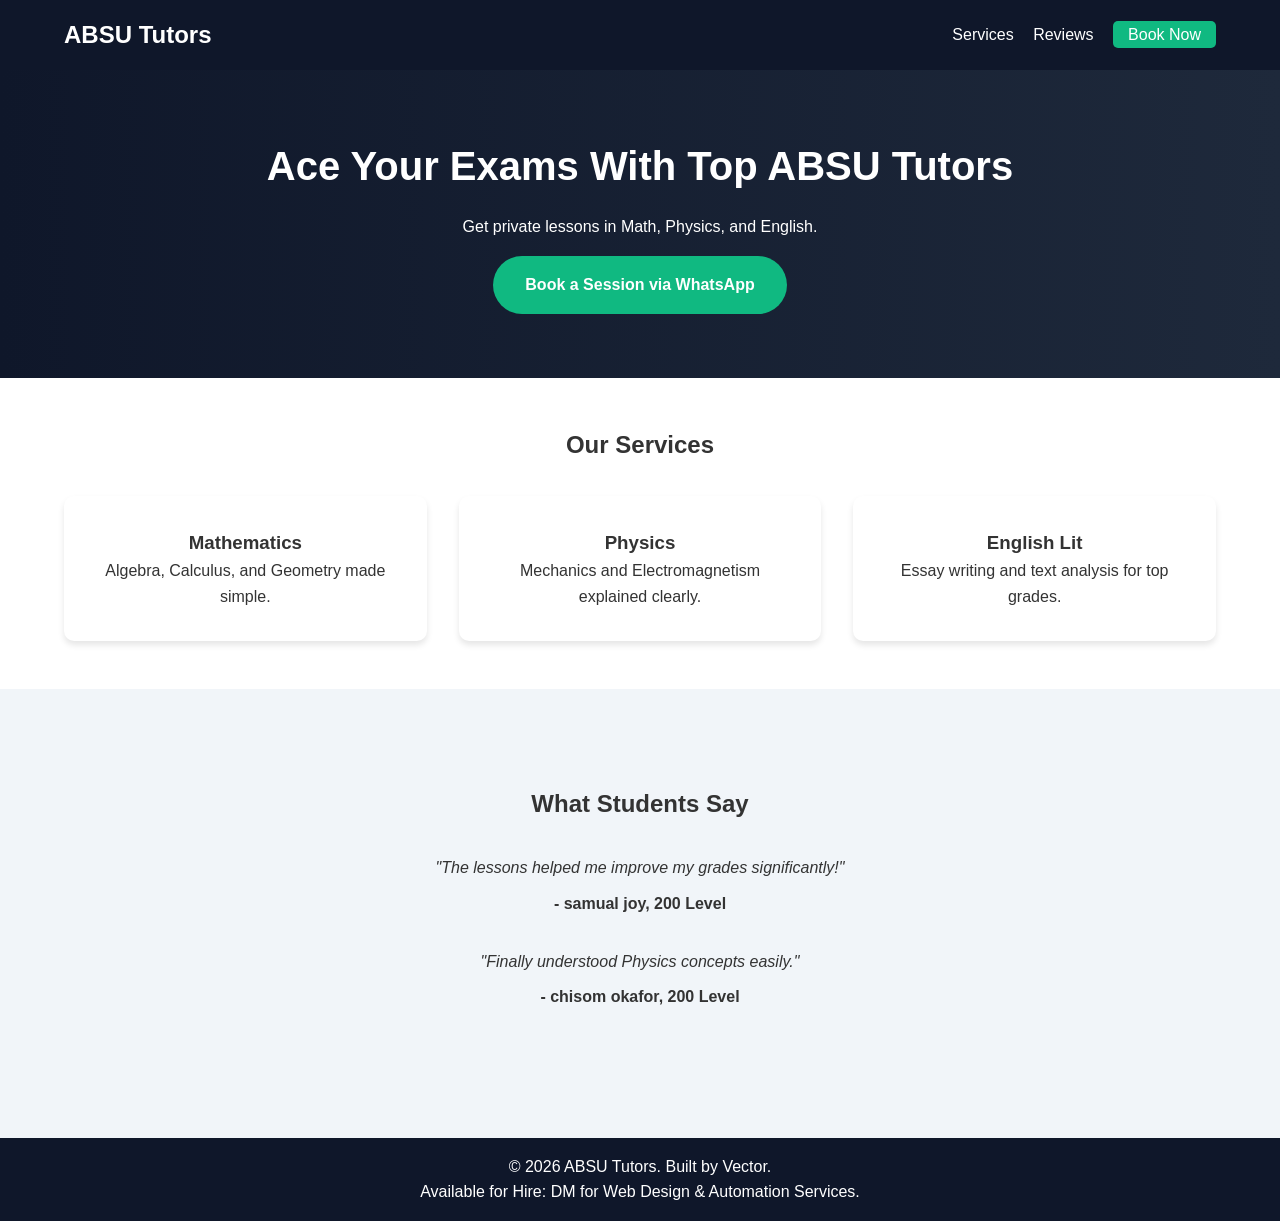
==== commit 0c11b314: "Update index.html" ====
--- a/index.html
+++ b/index.html
@@ -63,6 +63,7 @@
     <!-- FOOTER -->
     <footer>
         <p>&copy; 2026 ABSU Tutors. Built by Vector.</p>
+<p>Available for Hire: DM for Web Design & Automation Services.</p>
     </footer>
 
     <script src="script.js"></script>
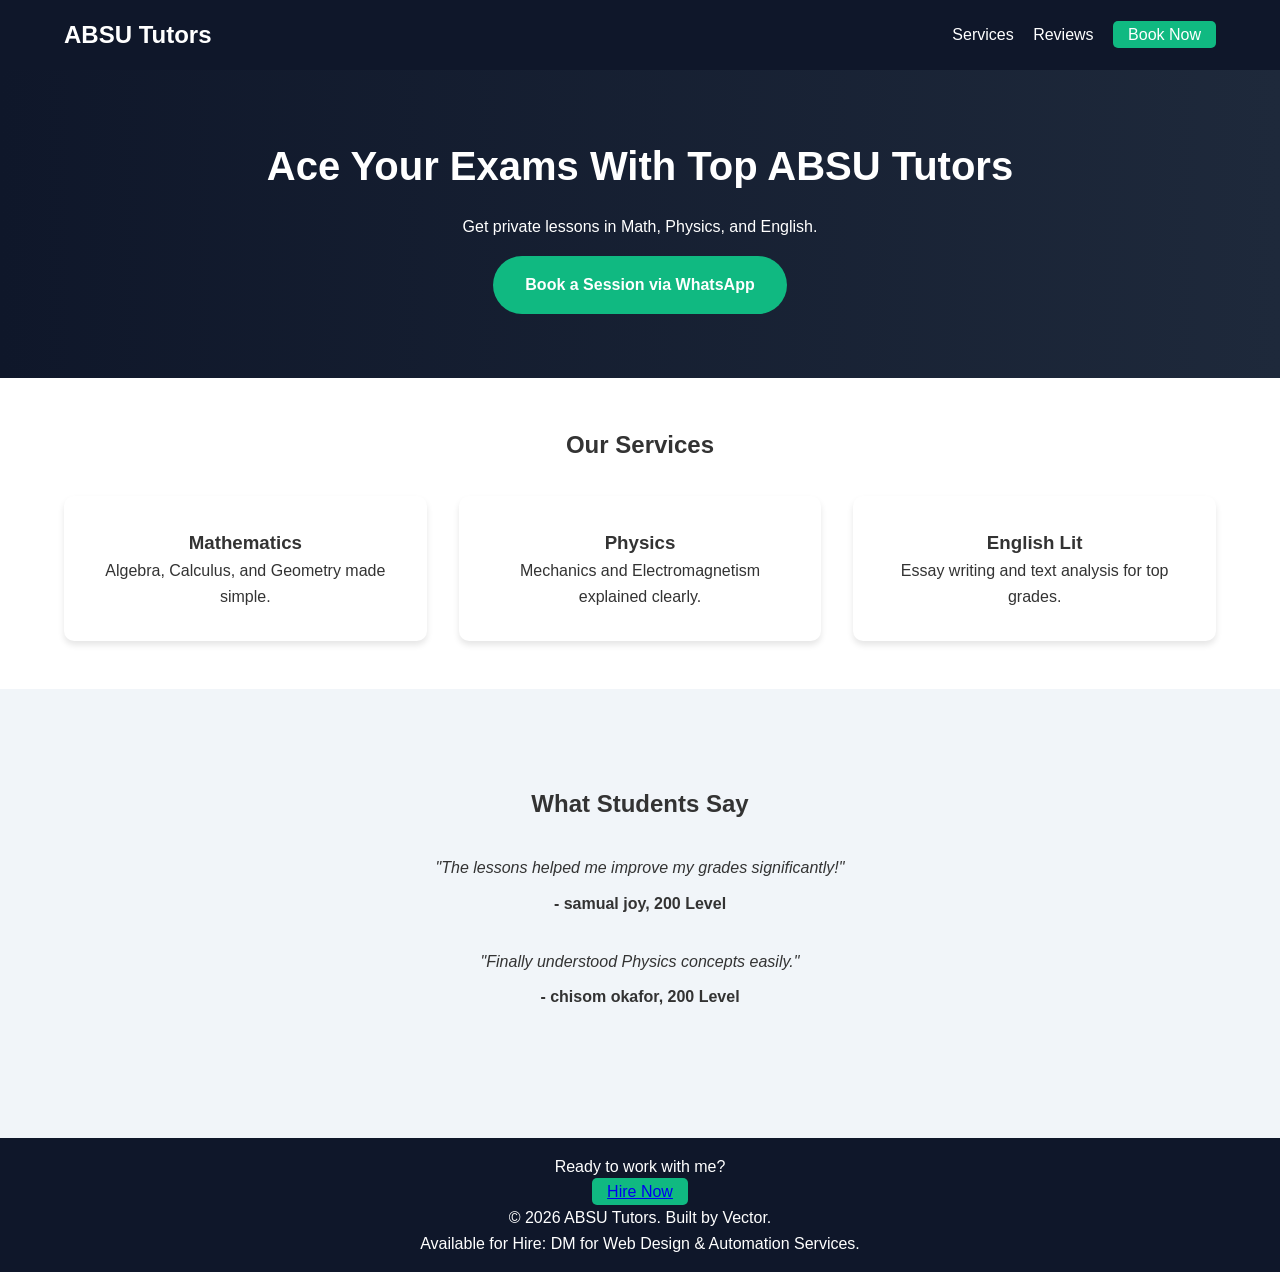
==== commit d9ab5986: "Update index.html" ====
--- a/index.html
+++ b/index.html
@@ -62,7 +62,13 @@
 
     <!-- FOOTER -->
     <footer>
-        <p>&copy; 2026 ABSU Tutors. Built by Vector.</p>
+    <p>Ready to work with me?</p>
+
+    <a href="https://wa.me/2347084547988" class="btn-nav">
+        Hire Now
+    </a>
+
+    <p>&copy; 2026 ABSU Tutors. Built by Vector.</p>
 <p>Available for Hire: DM for Web Design & Automation Services.</p>
     </footer>
 
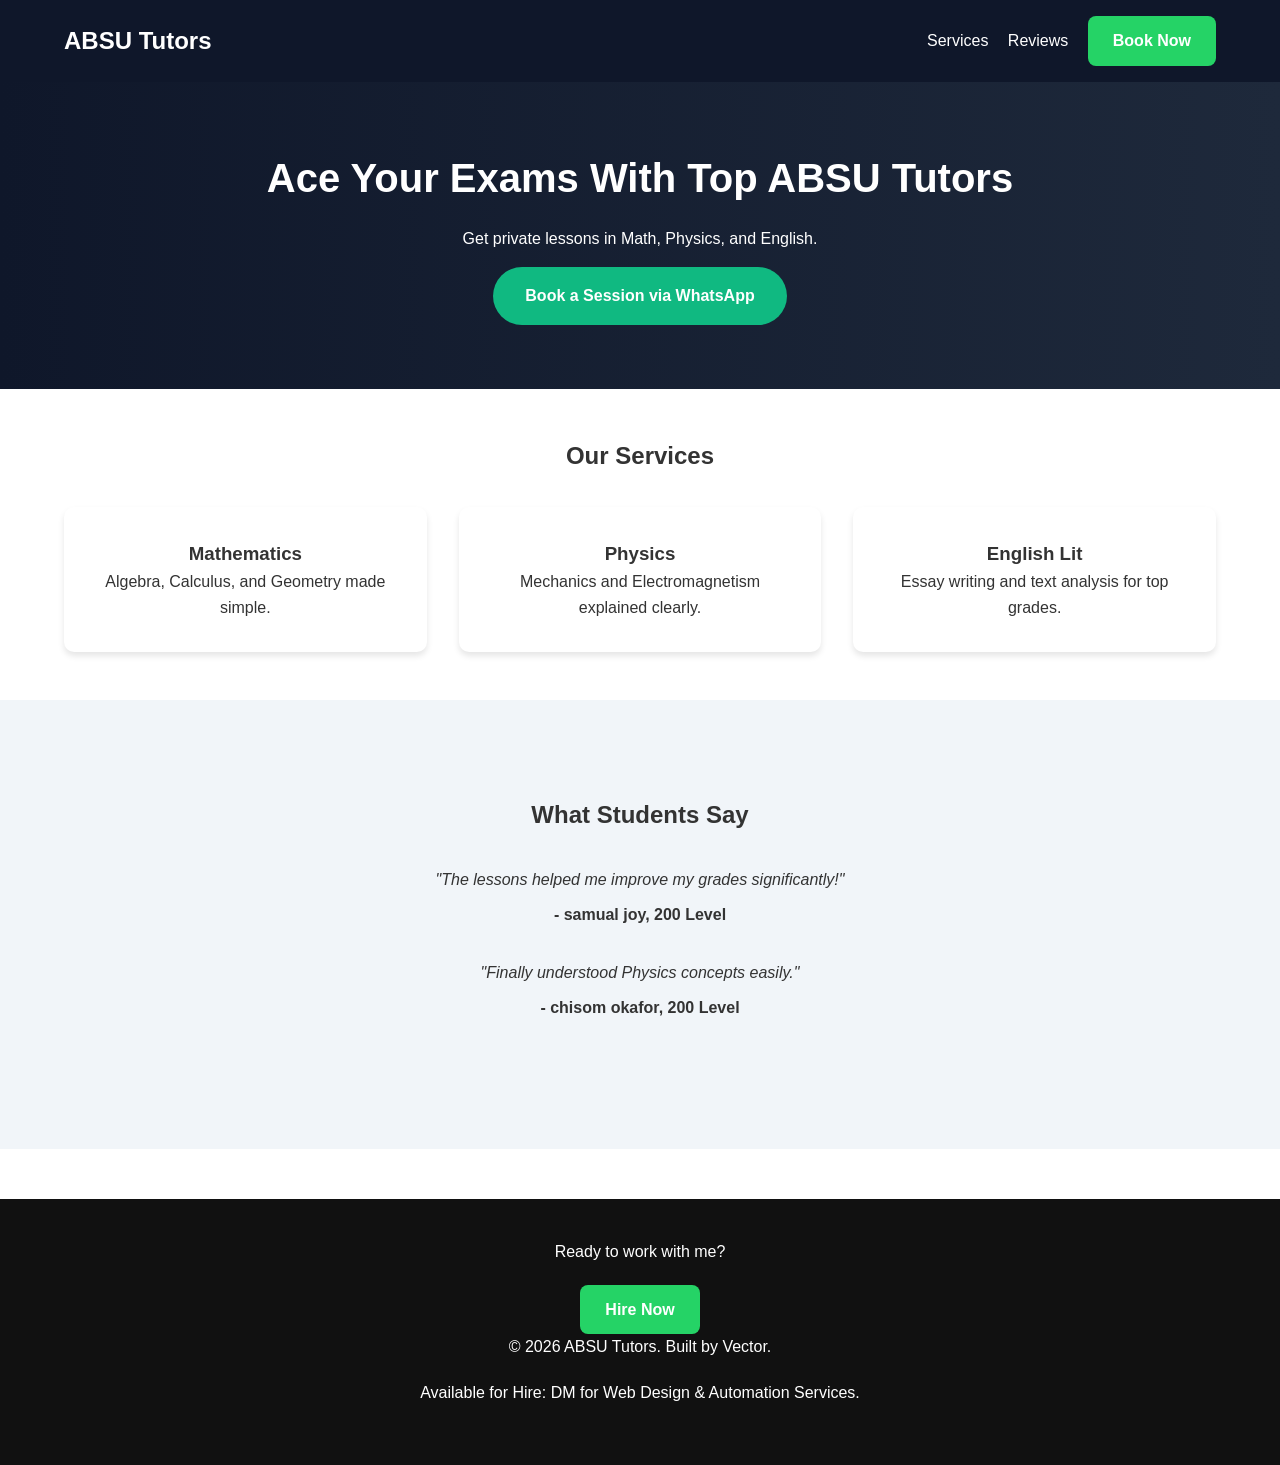
==== commit ad0bd34c: "Update index.html" ====
--- a/index.html
+++ b/index.html
@@ -71,7 +71,5 @@
     <p>&copy; 2026 ABSU Tutors. Built by Vector.</p>
 <p>Available for Hire: DM for Web Design & Automation Services.</p>
     </footer>
-
-    <script src="script.js"></script>
 </body>
 </html>
--- a/style.css
+++ b/style.css
@@ -50,4 +50,38 @@
 @media (max-width: 768px) {
     .navbar { flex-direction: column; gap: 10px; }
     .hero h1 { font-size: 1.8rem; }
+}
+
+footer {
+    background-color: #111;
+    color: white;
+    text-align: center;
+    padding: 40px 20px;
+    margin-top: 50px;
+}
+
+footer p {
+    margin-bottom: 20px;
+}
+
+.btn-nav {
+    display: inline-block;
+    background-color: #25D366;
+    color: white;
+    text-decoration: none;
+    padding: 12px 25px;
+    border-radius: 8px;
+    font-weight: bold;
+    transition: 0.3s;
+}
+
+.btn-nav:hover {
+    background-color: #1ebe5d;
+    transform: translateY(-2px);
+}
+
+.copyright {
+    margin-top: 25px;
+    font-size: 14px;
+    color: #aaa;
 }
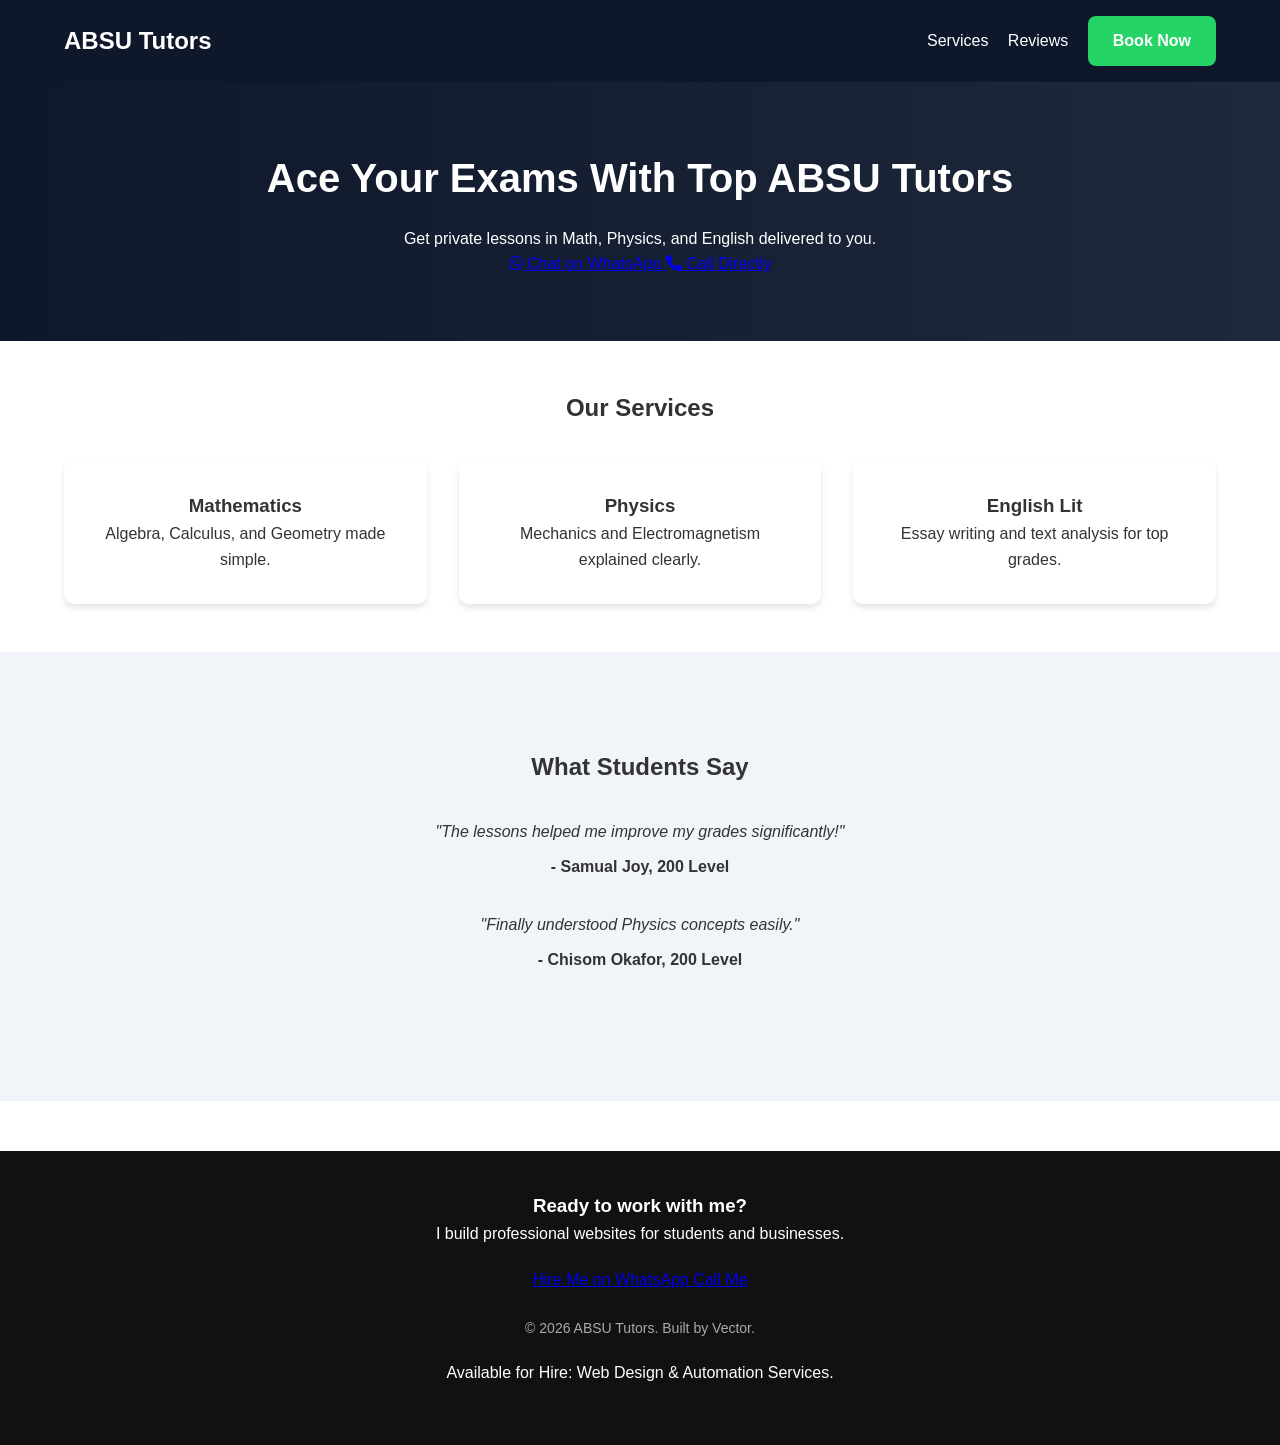
==== commit 58d37a86: "Update index.html" ====
--- a/index.html
+++ b/index.html
@@ -4,8 +4,10 @@
     <meta charset="UTF-8">
     <meta name="viewport" content="width=device-width, initial-scale=1.0">
     <title>ABSU Tutors - Ace Your Exams</title>
-    <!-- THIS LINE LINKS YOUR CSS -->
+    <!-- LINK TO YOUR CSS -->
     <link rel="stylesheet" href="style.css">
+    <!-- Font Awesome for Icons (Optional but recommended) -->
+    <link rel="stylesheet" href="https://cdnjs.cloudflare.com/ajax/libs/font-awesome/6.0.0/css/all.min.css">
 </head>
 <body>
 
@@ -15,15 +17,26 @@
         <nav>
             <a href="#services">Services</a>
             <a href="#testimonials">Reviews</a>
-            <a href="https://wa.me/2347084547988" class="btn-nav">Book Now</a>
+            <!-- Custom WhatsApp Message in Nav -->
+            <a href="https://wa.me/2347084547988?text=Hello%20I%20am%20interested%20in%20tutoring%20services" class="btn-nav" target="_blank">Book Now</a>
         </nav>
     </header>
 
-    <!-- HERO SECTION (The First Thing Clients See) -->
+    <!-- HERO SECTION -->
     <section class="hero">
         <h1>Ace Your Exams With Top ABSU Tutors</h1>
-        <p>Get private lessons in Math, Physics, and English.</p>
-        <a href="https://wa.me/2347084547988" class="btn-main">Book a Session via WhatsApp</a>
+        <p>Get private lessons in Math, Physics, and English delivered to you.</p>
+        
+        <div class="cta-buttons">
+            <!-- WhatsApp with Custom Message -->
+            <a href="https://wa.me/2347084547988?text=Hello%20I%20want%20to%20book%20a%20tutor%20session" class="btn btn-whatsapp" target="_blank">
+                <i class="fab fa-whatsapp"></i> Chat on WhatsApp
+            </a>
+            <!-- Direct Call Button -->
+            <a href="tel:+2347084547988" class="btn btn-call">
+                <i class="fas fa-phone"></i> Call Directly
+            </a>
+        </div>
     </section>
 
     <!-- SERVICES SECTION -->
@@ -51,25 +64,35 @@
             <h2>What Students Say</h2>
             <div class="testimonial">
                 <p>"The lessons helped me improve my grades significantly!"</p>
-                <span>- samual joy, 200 Level</span>
+                <span>- Samual Joy, 200 Level</span>
             </div>
             <div class="testimonial">
                 <p>"Finally understood Physics concepts easily."</p>
-                <span>- chisom okafor, 200 Level</span>
+                <span>- Chisom Okafor, 200 Level</span>
             </div>
         </div>
     </section>
 
     <!-- FOOTER -->
     <footer>
-    <p>Ready to work with me?</p>
+        <div class="footer-content">
+            <h3>Ready to work with me?</h3>
+            <p>I build professional websites for students and businesses.</p>
+            
+            <div class="footer-buttons">
+                <a href="https://wa.me/2347084547988?text=Hi%20Vector,%20I%20need%20a%20website" class="btn btn-footer" target="_blank">
+                    Hire Me on WhatsApp
+                </a>
+                <a href="tel:+2347084547988" class="btn btn-footer-outline">
+                    Call Me
+                </a>
+            </div>
+            
+            <p class="copyright">&copy; 2026 ABSU Tutors. Built by Vector.</p>
+            <p class="tagline">Available for Hire: Web Design & Automation Services.</p>
+        </div>
+    </footer>
 
-    <a href="https://wa.me/2347084547988" class="btn-nav">
-        Hire Now
-    </a>
-
-    <p>&copy; 2026 ABSU Tutors. Built by Vector.</p>
-<p>Available for Hire: DM for Web Design & Automation Services.</p>
-    </footer>
+    <script src="script.js"></script>
 </body>
 </html>
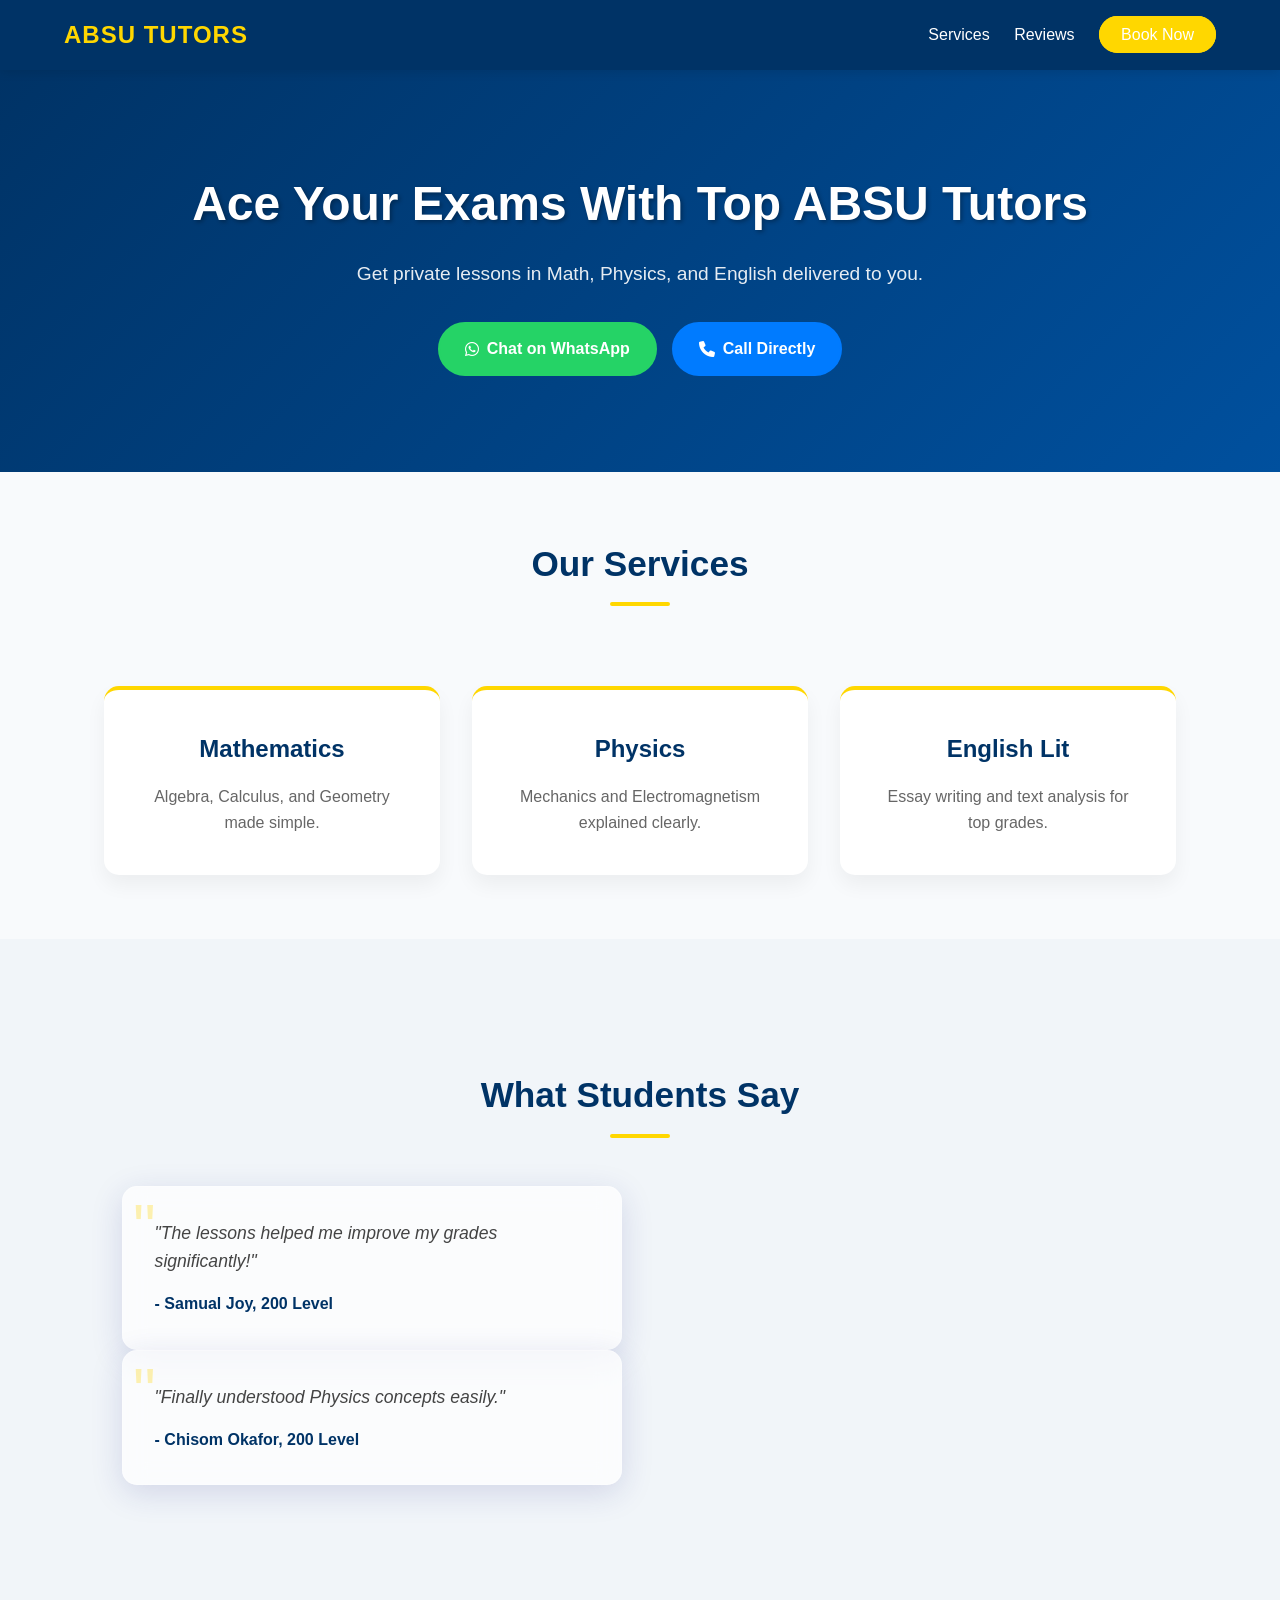
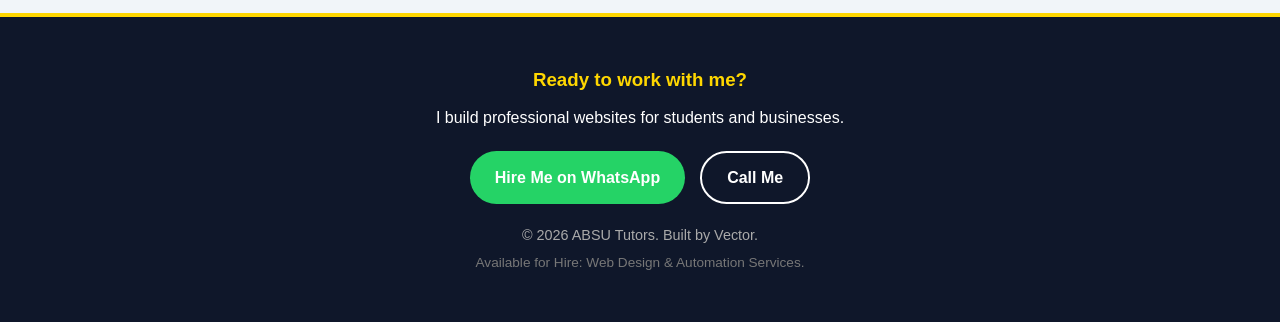
==== commit abecd30c: "Update index.html" ====
--- a/index.html
+++ b/index.html
@@ -92,7 +92,5 @@
             <p class="tagline">Available for Hire: Web Design & Automation Services.</p>
         </div>
     </footer>
-
-    <script src="script.js"></script>
 </body>
 </html>
--- a/style.css
+++ b/style.css
@@ -1,87 +1,129 @@
-/* Reset defaults */
-* { margin: 0; padding: 0; box-sizing: border-box; font-family: sans-serif; }
+/* --- RESET & VARIABLES --- */
+:root {
+    --absu-blue: #003366;       /* Deep ABSU Blue */
+    --absu-light-blue: #00509e; /* Lighter Blue */
+    --absu-gold: #FFD700;       /* Gold Outline/Accent */
+    --white: #ffffff;
+    --dark-bg: #0f172a;
+    --text-color: #333;
+    --whatsapp-green: #25D366;
+    --call-blue: #007bff;
+}
 
-body { line-height: 1.6; color: #333; }
+* { margin: 0; padding: 0; box-sizing: border-box; font-family: 'Segoe UI', Tahoma, Geneva, Verdana, sans-serif; }
 
-/* Navbar */
+body { line-height: 1.6; color: var(--text-color); background-color: #f8fafc; }
+
+/* --- NAVBAR --- */
 .navbar {
     display: flex; justify-content: space-between; align-items: center;
-    padding: 1rem 5%; background: #0f172a; color: white;
+    padding: 1rem 5%; background: var(--absu-blue); color: var(--white);
+    position: sticky; top: 0; z-index: 1000;
+    box-shadow: 0 2px 10px rgba(0,0,0,0.1);
 }
-.logo { font-size: 1.5rem; font-weight: bold; }
-.navbar nav a { color: white; text-decoration: none; margin-left: 15px; }
-.btn-nav { background: #10b981; padding: 5px 15px; border-radius: 5px; }
+.logo { font-size: 1.5rem; font-weight: bold; color: var(--absu-gold); text-transform: uppercase; letter-spacing: 1px; }
+.navbar nav a { color: var(--white); text-decoration: none; margin-left: 20px; font-weight: 500; transition: color 0.3s; }
+.navbar nav a:hover { color: var(--absu-gold); }
 
-/* Hero Section */
+.btn-nav { 
+    background: var(--absu-gold); color: var(--absu-blue); 
+    padding: 8px 20px; border-radius: 50px; font-weight: bold; 
+    border: 2px solid var(--absu-gold);
+}
+.btn-nav:hover { background: transparent; color: var(--absu-gold); }
+
+/* --- HERO SECTION --- */
 .hero {
-    text-align: center; padding: 4rem 1rem;
-    background: linear-gradient(to right, #0f172a, #1e293b);
-    color: white;
+    text-align: center; padding: 6rem 1rem;
+    background: linear-gradient(135deg, var(--absu-blue), var(--absu-light-blue));
+    color: var(--white);
+    position: relative;
+    overflow: hidden;
 }
-.hero h1 { font-size: 2.5rem; margin-bottom: 1rem; }
-.btn-main {
-    display: inline-block; background: #10b981; color: white;
-    padding: 1rem 2rem; text-decoration: none; border-radius: 50px;
-    font-weight: bold; margin-top: 1rem;
+/* Optional: Add a subtle gold overlay pattern here if desired */
+.hero h1 { font-size: 3rem; margin-bottom: 1rem; text-shadow: 2px 2px 4px rgba(0,0,0,0.3); }
+.hero p { font-size: 1.2rem; margin-bottom: 2rem; opacity: 0.9; }
+
+.cta-buttons {
+    display: flex; justify-content: center; gap: 15px; flex-wrap: wrap;
 }
 
-/* Layout Utilities */
-.container { padding: 3rem 5%; text-align: center; }
-.bg-light { background: #f1f5f9; padding: 3rem 5%; text-align: center; }
+/* BUTTON STYLES */
+.btn {
+    display: inline-flex; align-items: center; gap: 8px;
+    padding: 12px 25px; border-radius: 50px; text-decoration: none; 
+    font-weight: bold; transition: transform 0.3s, box-shadow 0.3s;
+}
+.btn:hover { transform: translateY(-3px); box-shadow: 0 5px 15px rgba(0,0,0,0.2); }
 
-/* Cards */
+.btn-whatsapp { background: var(--whatsapp-green); color: white; border: 2px solid var(--whatsapp-green); }
+.btn-call { background: var(--call-blue); color: white; border: 2px solid var(--call-blue); }
+
+/* --- LAYOUT UTILITIES --- */
+.container { padding: 4rem 5%; text-align: center; max-width: 1200px; margin: 0 auto; }
+.bg-light { background: #f1f5f9; padding: 4rem 5%; }
+
+h2 { font-size: 2.2rem; color: var(--absu-blue); margin-bottom: 3rem; position: relative; display: inline-block; }
+h2::after {
+    content: ''; display: block; width: 60px; height: 4px; 
+    background: var(--absu-gold); margin: 10px auto 0; border-radius: 2px;
+}
+
+/* --- CARDS (SERVICES) --- */
 .card-grid {
-    display: grid; grid-template-columns: repeat(auto-fit, minmax(250px, 1fr));
+    display: grid; grid-template-columns: repeat(auto-fit, minmax(280px, 1fr));
     gap: 2rem; margin-top: 2rem;
 }
 .card {
-    background: white; padding: 2rem; border-radius: 10px;
-    box-shadow: 0 4px 6px rgba(0,0,0,0.1);
+    background: var(--white); padding: 2.5rem; border-radius: 15px;
+    box-shadow: 0 10px 20px rgba(0,0,0,0.05);
+    border-top: 4px solid var(--absu-gold); /* Gold Outline Detail */
+    transition: transform 0.3s;
 }
+.card:hover { transform: translateY(-10px); }
+.card h3 { color: var(--absu-blue); margin-bottom: 1rem; font-size: 1.5rem; }
+.card p { color: #666; }
 
-/* Testimonials */
-.testimonial { margin: 2rem auto; max-width: 600px; font-style: italic; }
-.testimonial span { display: block; margin-top: 10px; font-weight: bold; font-style: normal; }
+/* --- TESTIMONIALS (GLASSMORPHISM BLUR) --- */
+.testimonials-container {
+    display: flex; flex-wrap: wrap; justify-content: center; gap: 2rem;
+}
+.testimonial {
+    background: rgba(255, 255, 255, 0.7); /* Semi-transparent white */
+    backdrop-filter: blur(12px); /* THE BLUR EFFECT */
+    -webkit-backdrop-filter: blur(12px);
+    padding: 2rem; border-radius: 15px;
+    max-width: 500px; width: 100%;
+    border: 1px solid rgba(255, 255, 255, 0.3);
+    box-shadow: 0 8px 32px 0 rgba(31, 38, 135, 0.15);
+    text-align: left;
+    position: relative;
+}
+.testimonial::before {
+    content: '"'; font-size: 4rem; color: var(--absu-gold);
+    position: absolute; top: -10px; left: 10px; opacity: 0.3;
+}
+.testimonial p { font-style: italic; font-size: 1.1rem; color: #444; margin-bottom: 1rem; }
+.testimonial span { display: block; font-weight: bold; color: var(--absu-blue); font-style: normal; }
 
-/* Footer */
-footer { background: #0f172a; color: white; text-align: center; padding: 1rem; }
+/* --- FOOTER --- */
+footer {
+    background: var(--dark-bg); color: var(--white);
+    text-align: center; padding: 3rem 1rem;
+    border-top: 4px solid var(--absu-gold);
+}
+.footer-content h3 { color: var(--absu-gold); margin-bottom: 10px; }
+.footer-buttons { margin: 20px 0; display: flex; justify-content: center; gap: 15px; flex-wrap: wrap; }
+.btn-footer { background: var(--whatsapp-green); color: white; }
+.btn-footer-outline { background: transparent; border: 2px solid var(--white); color: white; }
+.btn-footer-outline:hover { background: var(--white); color: var(--dark-bg); }
+.copyright { font-size: 0.9rem; color: #aaa; margin-top: 20px; }
+.tagline { font-size: 0.85rem; color: #777; margin-top: 5px; }
 
-/* Mobile Fix */
+/* --- MOBILE RESPONSIVE --- */
 @media (max-width: 768px) {
-    .navbar { flex-direction: column; gap: 10px; }
-    .hero h1 { font-size: 1.8rem; }
-}
-
-footer {
-    background-color: #111;
-    color: white;
-    text-align: center;
-    padding: 40px 20px;
-    margin-top: 50px;
-}
-
-footer p {
-    margin-bottom: 20px;
-}
-
-.btn-nav {
-    display: inline-block;
-    background-color: #25D366;
-    color: white;
-    text-decoration: none;
-    padding: 12px 25px;
-    border-radius: 8px;
-    font-weight: bold;
-    transition: 0.3s;
-}
-
-.btn-nav:hover {
-    background-color: #1ebe5d;
-    transform: translateY(-2px);
-}
-
-.copyright {
-    margin-top: 25px;
-    font-size: 14px;
-    color: #aaa;
+    .navbar { flex-direction: column; gap: 15px; }
+    .hero h1 { font-size: 2rem; }
+    .cta-buttons { flex-direction: column; align-items: center; }
+    .btn { width: 100%; max-width: 300px; justify-content: center; }
 }
